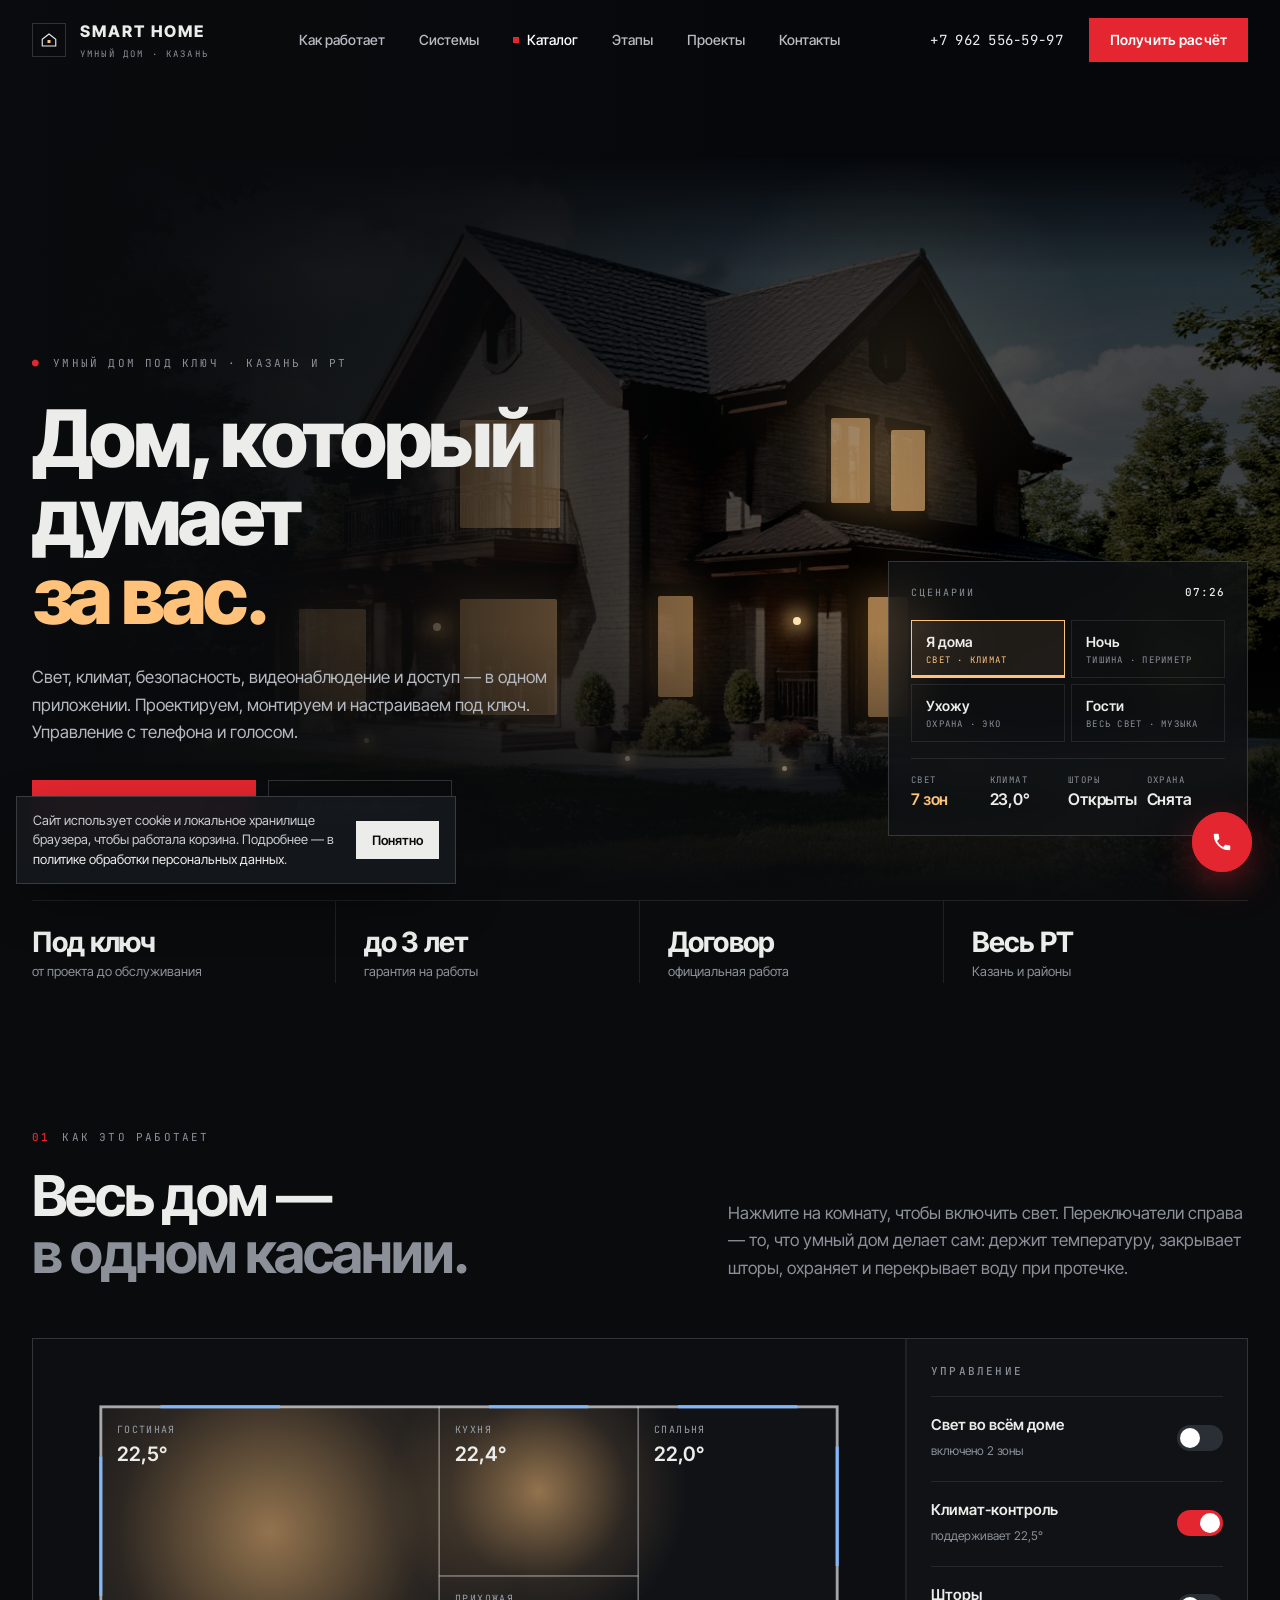
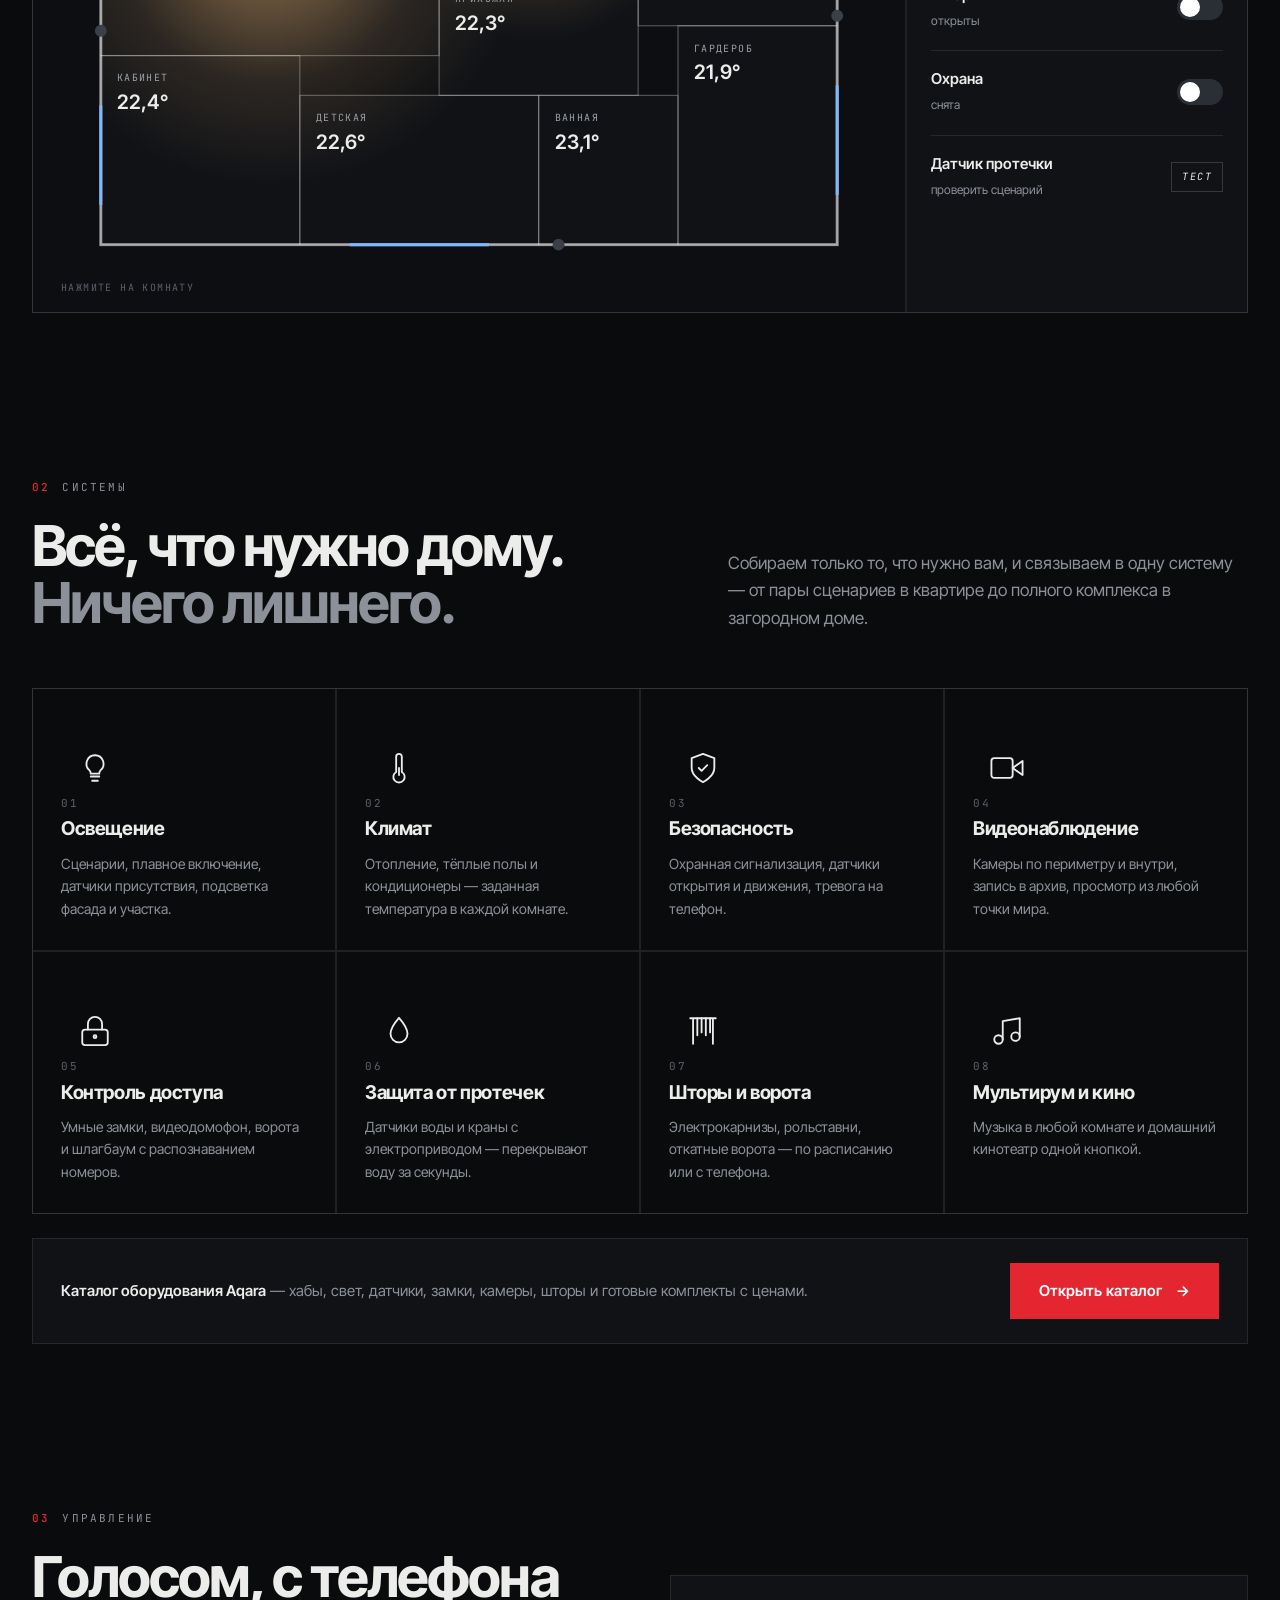
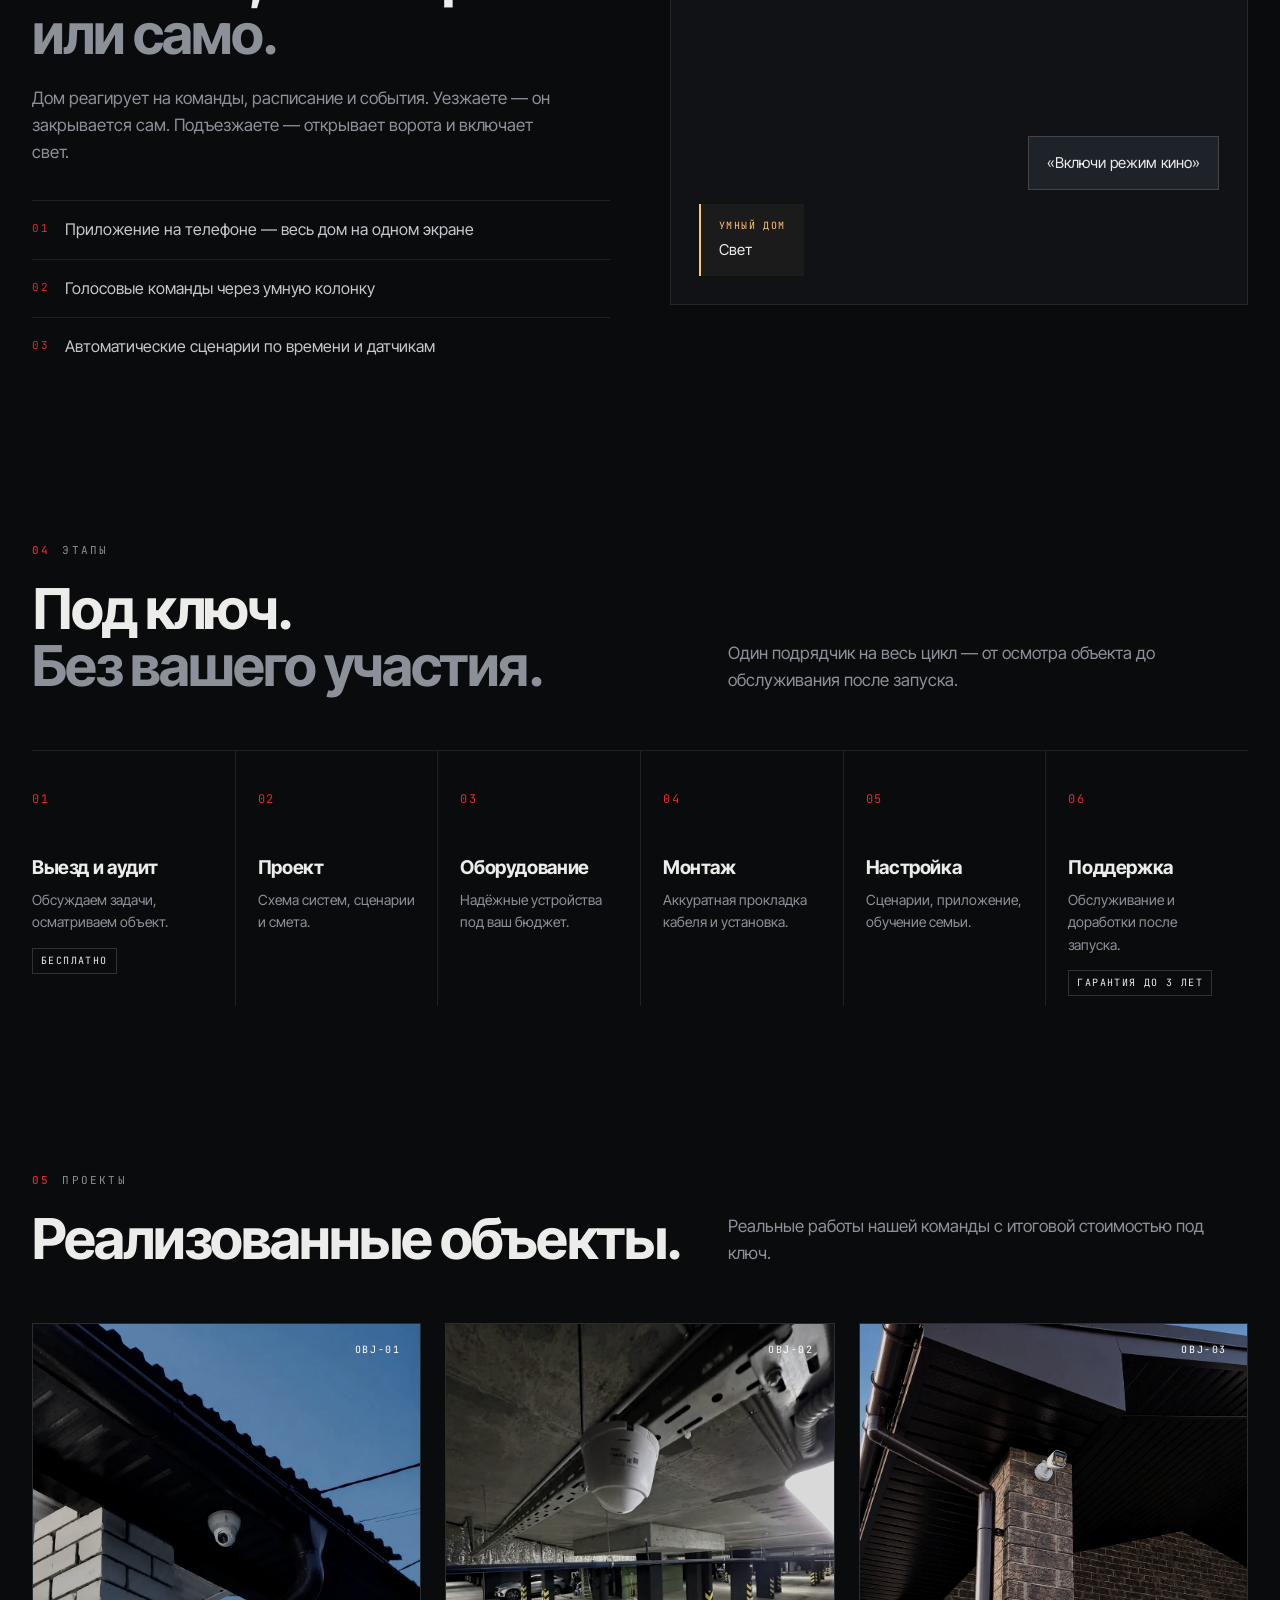
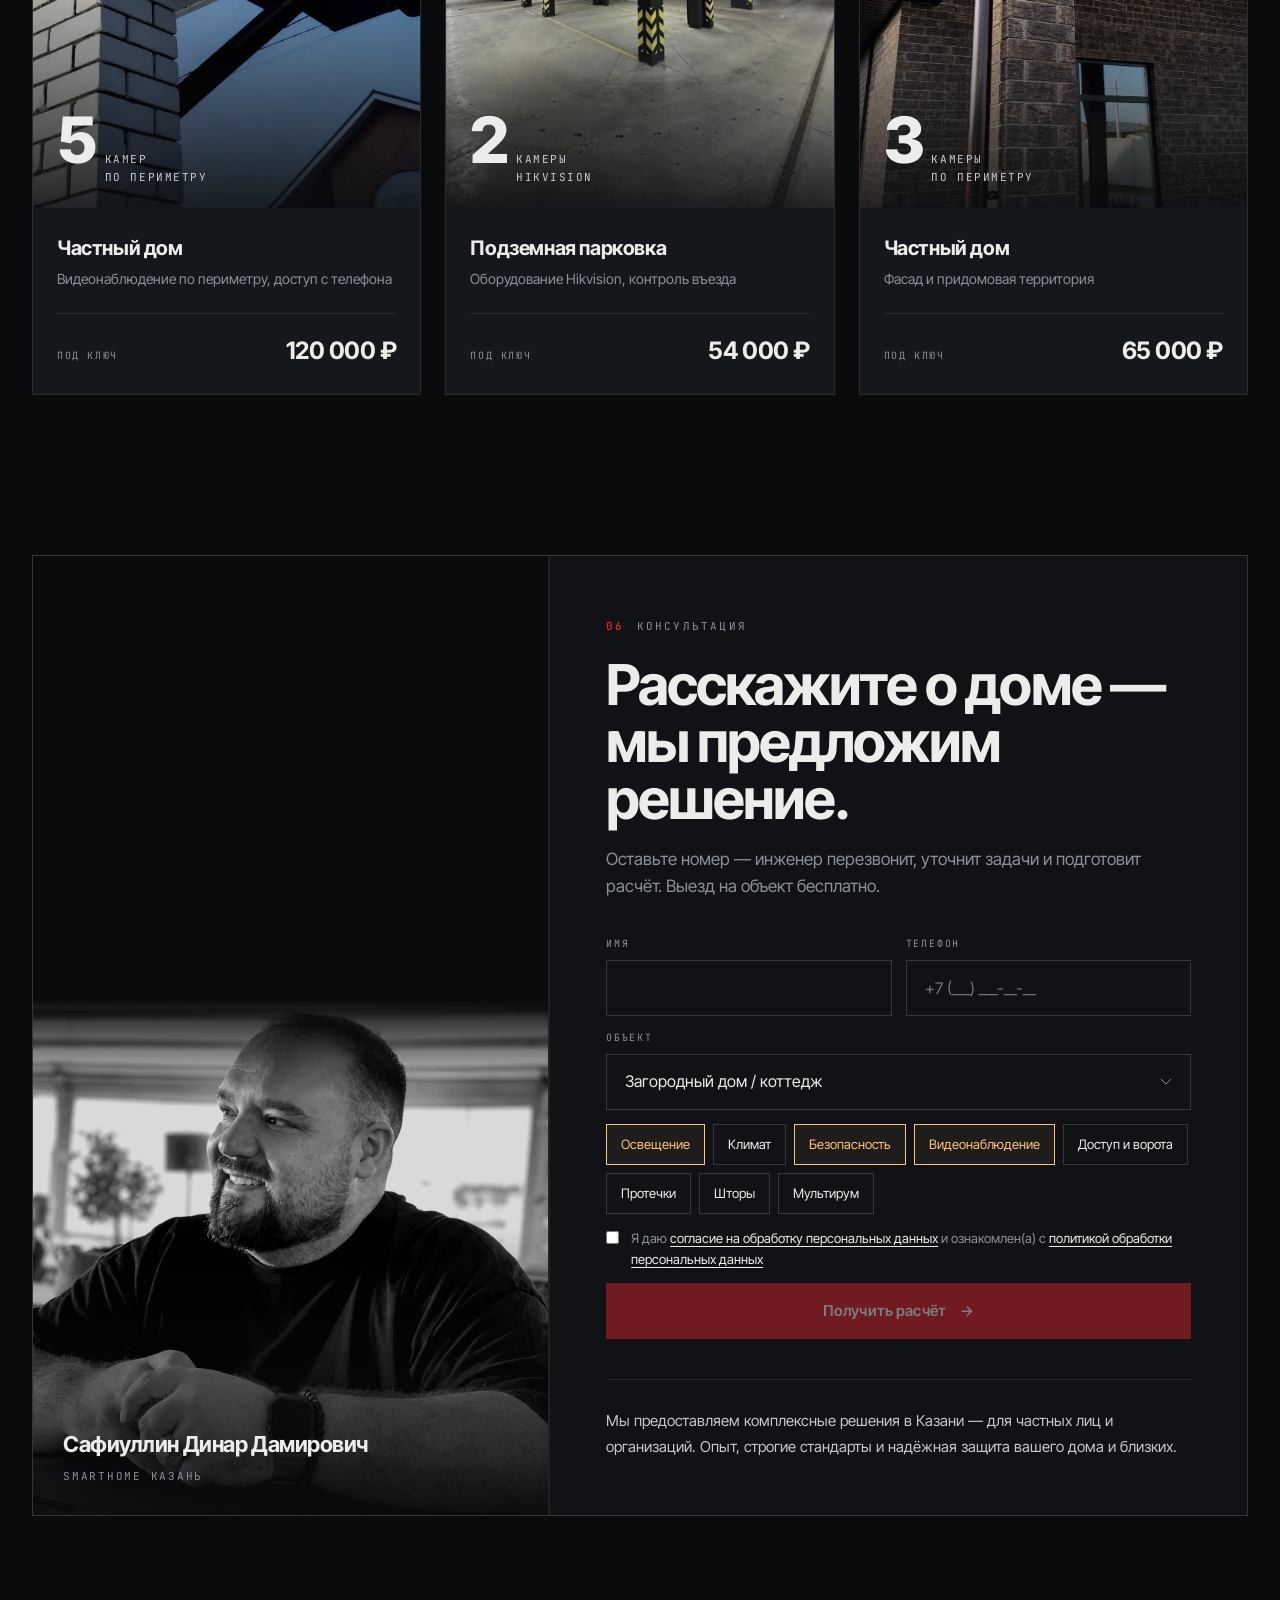
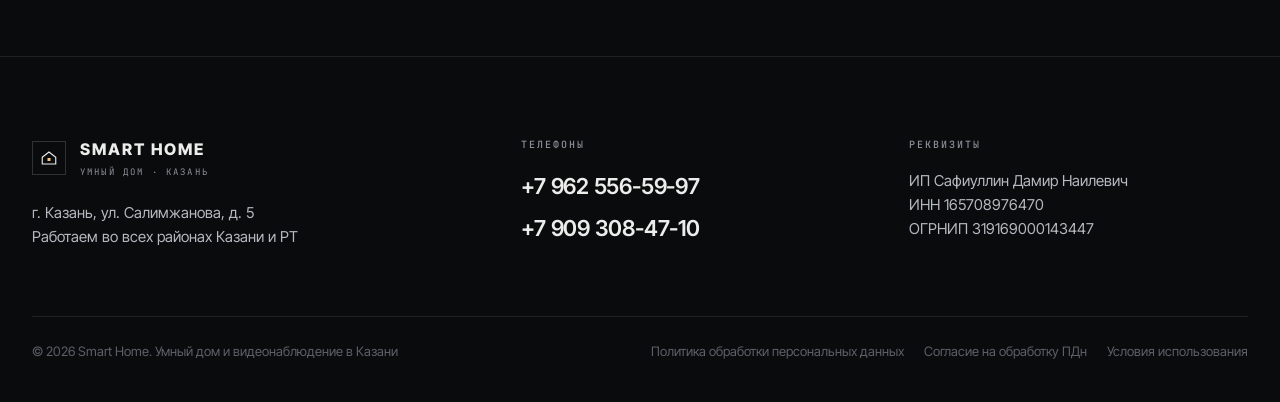
==== index.html @ 13a0efcd "Сайт-каталог Smart Home Казань: предварительная версия для согласования Co-Authored-By: Claude Opus " ====
<!doctype html>
<html lang="ru">
<head>
<meta charset="utf-8">
<meta name="viewport" content="width=device-width, initial-scale=1">
<title>Smart Home — умный дом под ключ в Казани</title>
<meta name="description" content="Умный дом под ключ в Казани: освещение, климат, безопасность, видеонаблюдение, контроль доступа и защита от протечек. Управление с телефона и голосом.">
<link rel="preconnect" href="https://fonts.googleapis.com">
<link rel="preconnect" href="https://fonts.gstatic.com" crossorigin>
<link href="https://fonts.googleapis.com/css2?family=Inter+Tight:wght@400;500;600;700;800&family=JetBrains+Mono:wght@400;500;700&display=swap" rel="stylesheet">
<style>
:root{
  --bg:#0A0B0D; --bg2:#101216; --panel:#14171C; --ink:#ECECEA; --mute:#8B9099; --dim:#5B6069;
  --line:rgba(255,255,255,.09); --line2:rgba(255,255,255,.16);
  --red:#E3262F; --warm:#FFC27A; --cool:#7FB8FF;
  --sans:'Inter Tight',system-ui,sans-serif; --mono:'JetBrains Mono',ui-monospace,monospace;
}
*{box-sizing:border-box;margin:0;padding:0}
html{scroll-behavior:smooth;overflow-x:hidden}
body{background:var(--bg);color:var(--ink);font:16px/1.6 var(--sans);overflow-x:hidden;-webkit-font-smoothing:antialiased}
a{color:inherit;text-decoration:none}
button,input,select{font:inherit;color:inherit}
button{cursor:pointer;background:none;border:0}
img{display:block;max-width:100%}
.wrap{max-width:1280px;margin:0 auto;padding:0 32px}
.label{font-family:var(--mono);font-size:11px;letter-spacing:.2em;text-transform:uppercase;color:var(--mute);display:inline-flex;align-items:center;gap:12px}
.label b{color:var(--red);font-weight:500}
h2{font-weight:700;font-size:clamp(32px,4.4vw,60px);line-height:1.02;letter-spacing:-.035em;margin:18px 0 0}
h2 em{font-style:normal;color:var(--mute)}
.lead{color:var(--mute);font-size:17px;max-width:520px}
.dot{width:8px;height:8px;border-radius:50%;background:var(--red);box-shadow:0 0 10px var(--red);display:inline-block}

.btn{display:inline-flex;align-items:center;justify-content:center;gap:14px;height:56px;padding:0 28px;font-weight:600;font-size:15px;letter-spacing:.01em;border:1px solid transparent;cursor:pointer;transition:background .25s,border-color .25s;white-space:nowrap}
.btn .arr{transition:transform .25s}
.btn:hover .arr{transform:translateX(5px)}
.btn-red{background:var(--red);color:#fff}
.btn-red:hover{background:#C81C24}
.btn-line{border-color:var(--line2);color:var(--ink)}
.btn-line:hover{border-color:var(--ink)}

/* header */
header{position:fixed;inset:0 0 auto;z-index:50;transition:background .3s,border-color .3s;border-bottom:1px solid transparent}
header.scrolled{background:rgba(10,11,13,.85);backdrop-filter:blur(14px);border-color:var(--line)}
.nav{display:flex;align-items:center;justify-content:space-between;height:80px;gap:24px}
.logo{display:flex;align-items:center;gap:14px;font-weight:800;font-size:16px;letter-spacing:.12em}
.logo small{display:block;font-family:var(--mono);font-weight:400;font-size:9px;letter-spacing:.24em;color:var(--mute);margin-top:2px}
.mark{width:34px;height:34px;border:1px solid var(--line2);display:grid;place-items:center}
.mark svg{width:18px;height:18px;stroke:var(--ink);fill:none;stroke-width:1.5}
.mark .win{fill:var(--warm);stroke:none;transition:opacity .4s}
.menu{display:flex;gap:34px;font-size:14px;font-weight:500;color:#B7BBC2;white-space:nowrap}
.menu a{transition:color .2s}.menu a:hover{color:#fff}
.menu .cat-link{color:#fff;display:inline-flex;align-items:center;gap:8px}
.menu .cat-link::before{content:"";width:6px;height:6px;background:var(--red)}
.cat-btn{display:none}
.sys-more{display:flex;justify-content:space-between;align-items:center;gap:20px;flex-wrap:wrap;margin-top:24px;padding:24px 28px;border:1px solid var(--line);background:var(--bg2)}
.sys-more p{color:var(--mute);font-size:15px}
.sys-more p b{color:var(--ink);font-weight:600}
.nav-right{display:flex;align-items:center;gap:26px}
.phone{font-family:var(--mono);font-size:14px;white-space:nowrap;letter-spacing:.02em}
.nav .btn{height:44px;padding:0 20px;font-size:14px}

/* HERO — the house at night */
.hero{position:relative;height:100vh;min-height:760px;overflow:hidden;background:#05070B}
.house{position:absolute;left:0;top:0}
.house.fade{-webkit-mask-image:linear-gradient(90deg,transparent 0,#000 22%),linear-gradient(180deg,transparent 0,#000 16%);-webkit-mask-composite:source-in;mask-image:linear-gradient(90deg,transparent 0,#000 22%),linear-gradient(180deg,transparent 0,#000 16%);mask-composite:intersect}
.house img{width:100%;height:100%;filter:brightness(.26) saturate(.55) contrast(1.15) hue-rotate(-10deg);transition:filter 1.2s}
.house.lit img{filter:brightness(.34) saturate(.6) contrast(1.15) hue-rotate(-10deg)}
.house::after{content:"";position:absolute;inset:0;background:linear-gradient(180deg,rgba(20,40,90,.35),rgba(5,7,11,0) 50%);mix-blend-mode:multiply;pointer-events:none}
.w{position:absolute;background:var(--warm);mix-blend-mode:screen;opacity:0;transition:opacity 1s ease,box-shadow 1s;border-radius:2px;filter:blur(.4px)}
.w.on{opacity:.62;box-shadow:0 0 40px 10px rgba(255,180,90,.35)}
.w.dim.on{opacity:.3;box-shadow:0 0 24px 4px rgba(255,180,90,.2)}
.w.round{border-radius:50% 50% 40% 40%}
.lamp{position:absolute;width:8px;height:8px;margin:-4px;border-radius:50%;background:#FFE2B0;opacity:0;transition:opacity .8s,box-shadow .8s}
.lamp.on{opacity:1;box-shadow:0 0 18px 8px rgba(255,200,120,.55),0 0 80px 30px rgba(255,170,80,.18)}
.path{position:absolute;width:5px;height:5px;margin:-2.5px;border-radius:50%;background:#FFE9C4;opacity:0;transition:opacity .6s,box-shadow .6s}
.path.on{opacity:1;box-shadow:0 0 12px 5px rgba(255,210,140,.5),0 8px 30px 6px rgba(255,190,110,.15)}
.armed{position:absolute;inset:0;pointer-events:none;opacity:0;transition:opacity .6s}
.armed.on{opacity:1}
.armed i{position:absolute;width:10px;height:10px;margin:-5px;border-radius:50%;background:var(--red);box-shadow:0 0 14px 4px rgba(227,38,47,.7);animation:pulse 1.4s infinite}
@keyframes pulse{50%{opacity:.25}}
.armed svg{position:absolute;inset:0;width:100%;height:100%}
.armed path{fill:none;stroke:var(--red);stroke-width:1.5;stroke-dasharray:6 8;opacity:.7;animation:march 1s linear infinite}
@keyframes march{to{stroke-dashoffset:-28}}
.torch{position:absolute;inset:0;z-index:2;pointer-events:none;background:radial-gradient(340px circle at var(--x,70%) var(--y,40%),rgba(255,210,150,.10),transparent 60%);mix-blend-mode:screen}
.hero::before{content:"";position:absolute;inset:0;z-index:3;pointer-events:none;background:
  linear-gradient(90deg,rgba(10,11,13,.95) 0%,rgba(10,11,13,.7) 34%,rgba(10,11,13,0) 62%),
  linear-gradient(0deg,rgba(10,11,13,1) 0%,rgba(10,11,13,0) 30%)}

.hero-content{position:relative;z-index:6;height:100%;display:flex;flex-direction:column;justify-content:flex-end;padding-bottom:64px}
h1{font-weight:800;font-size:clamp(40px,6.2vw,96px);line-height:.95;letter-spacing:-.045em;max-width:760px}
h1 .warm{color:var(--warm)}
h1 .line{display:block;overflow:hidden;padding-bottom:.04em}
h1 .line > span{display:block;transform:translateY(105%);animation:up 1s cubic-bezier(.2,.8,.2,1) forwards}
h1 .line:nth-child(2) > span{animation-delay:.12s}h1 .line:nth-child(3) > span{animation-delay:.24s}
@keyframes up{to{transform:none}}
.hero-sub{max-width:520px;color:#B4B8BF;font-size:17px;margin:28px 0 34px}
.hero-cta{display:flex;gap:12px;flex-wrap:wrap}

/* control panel */
.ctrl{position:absolute;right:32px;bottom:64px;z-index:7;width:360px;background:rgba(16,18,22,.72);backdrop-filter:blur(20px);border:1px solid var(--line2);padding:22px}
.ctrl .top{display:flex;justify-content:space-between;align-items:center;margin-bottom:18px}
.ctrl .top span{font-family:var(--mono);font-size:10px;letter-spacing:.2em;color:var(--mute)}
.ctrl .top b{font-family:var(--mono);font-size:11px;font-weight:500;letter-spacing:.1em}
.scenes{display:grid;grid-template-columns:1fr 1fr;gap:6px}
.scene-btn{height:58px;border:1px solid var(--line);text-align:left;padding:0 14px;display:flex;flex-direction:column;justify-content:center;transition:border-color .25s,background .25s;position:relative;overflow:hidden}
.scene-btn b{font-size:14px;font-weight:600}
.scene-btn small{font-family:var(--mono);font-size:9px;letter-spacing:.14em;color:var(--mute)}
.scene-btn:hover{border-color:var(--line2)}
.scene-btn.act{border-color:var(--warm);background:rgba(255,194,122,.08)}
.scene-btn.act small{color:var(--warm)}
.scene-btn .bar{position:absolute;left:0;bottom:0;height:2px;background:var(--warm);width:0}
.scene-btn.act .bar{animation:fill 7s linear forwards}
.ctrl.manual .scene-btn .bar{display:none}
@keyframes fill{to{width:100%}}
.readouts{display:grid;grid-template-columns:repeat(4,1fr);margin-top:16px;border-top:1px solid var(--line);padding-top:14px}
.ro span{display:block;font-family:var(--mono);font-size:9px;letter-spacing:.16em;color:var(--mute)}
.ro b{font-size:16px;font-weight:600;letter-spacing:-.01em;white-space:nowrap;transition:color .4s}
.ro b.red{color:var(--red)}.ro b.warm{color:var(--warm)}

.stats{display:grid;grid-template-columns:repeat(4,1fr);border-top:1px solid var(--line)}
.stat{padding:26px 24px 0 0;border-right:1px solid var(--line)}
.stat:not(:first-child){padding-left:28px}.stat:last-child{border:0}
.stat b{display:block;font-size:28px;font-weight:700;letter-spacing:-.03em;line-height:1.1}
.stat span{font-size:13px;color:var(--mute)}

.block{padding:140px 0;position:relative}
.head{display:flex;justify-content:space-between;align-items:flex-end;gap:40px;flex-wrap:wrap;margin-bottom:56px}

/* floor plan */
.planbox{display:grid;grid-template-columns:1fr 340px;gap:2px;background:var(--line);border:1px solid var(--line)}
.plan{background:#0C0E12;position:relative;padding:28px}
.plan svg{display:block;width:100%;height:auto}
.room{fill:rgba(255,255,255,.015);stroke:rgba(255,255,255,.28);stroke-width:1.2;cursor:pointer;transition:fill .5s}
.room:hover{fill:rgba(255,255,255,.04)}
.room.leak{fill:rgba(227,38,47,.18);stroke:var(--red);animation:pulse .8s infinite}
.glow{opacity:0;transition:opacity .7s;pointer-events:none}
.glow.on{opacity:1}
.rname{font-family:var(--mono);font-size:10px;letter-spacing:.14em;fill:#9AA0AA;pointer-events:none;text-transform:uppercase}
.rtemp{font-family:var(--sans);font-size:20px;font-weight:600;fill:var(--ink);pointer-events:none}
.wall-win{stroke:var(--cool);stroke-width:3;transition:stroke-dashoffset 1.2s}
.door-dot{fill:#3a3f48;transition:fill .4s}
.perim{fill:none;stroke:var(--red);stroke-width:1.5;stroke-dasharray:8 8;opacity:0;transition:opacity .5s;animation:march 1.2s linear infinite}
.perim.on{opacity:.9}
.armedtag{opacity:0;transition:opacity .4s}.armedtag.on{opacity:1}
.toggles{background:var(--bg2);padding:24px;display:flex;flex-direction:column;gap:2px}
.toggles h4{font-family:var(--mono);font-weight:500;font-size:11px;letter-spacing:.2em;color:var(--mute);margin-bottom:14px}
.tg{display:flex;align-items:center;justify-content:space-between;gap:12px;padding:16px 0;border-top:1px solid var(--line);text-align:left;width:100%}
.tg b{display:block;font-size:15px;font-weight:600}
.tg small{font-size:12px;color:var(--mute)}
.sw{width:46px;height:26px;border-radius:13px;background:#2A2E35;position:relative;flex:none;transition:background .3s}
.sw::after{content:"";position:absolute;left:3px;top:3px;width:20px;height:20px;border-radius:50%;background:#fff;transition:transform .3s cubic-bezier(.2,.8,.2,1)}
.tg.on .sw{background:var(--red)}
.tg.on .sw::after{transform:translateX(20px)}
.tg.test .sw{background:transparent;border:1px solid var(--line2);width:auto;height:auto;border-radius:0;padding:6px 10px;font-family:var(--mono);font-size:10px;letter-spacing:.14em}
.tg.test .sw::after{display:none}
.alert{margin-top:auto;border:1px solid var(--red);background:rgba(227,38,47,.08);padding:14px 16px;font-size:13px;display:none}
.alert b{color:var(--red);display:block;font-family:var(--mono);font-size:10px;letter-spacing:.16em;margin-bottom:4px}
.alert.show{display:block;animation:evIn .4s}
@keyframes evIn{from{opacity:0;transform:translateY(-10px)}}
.hint{font-family:var(--mono);font-size:10px;letter-spacing:.14em;color:var(--dim);position:absolute;left:28px;bottom:16px}

/* systems */
.systems{display:grid;grid-template-columns:repeat(4,1fr);gap:2px;background:var(--line);border:1px solid var(--line)}
.sys{background:var(--bg);padding:34px 28px 30px;position:relative;overflow:hidden;min-height:260px;transition:background .4s}
.sys::before{content:"";position:absolute;left:0;top:0;height:2px;width:0;background:var(--red);transition:width .5s cubic-bezier(.2,.8,.2,1)}
.sys:hover{background:var(--panel)}
.sys:hover::before{width:100%}
.sys .n{font-family:var(--mono);font-size:11px;color:var(--dim);letter-spacing:.14em}
.sys svg{width:34px;height:34px;stroke:var(--ink);fill:none;stroke-width:1.3;stroke-linecap:round;stroke-linejoin:round;margin:28px 0 22px;transition:stroke .3s,transform .5s cubic-bezier(.2,.8,.2,1)}
.sys:hover svg{stroke:var(--warm);transform:translateY(-4px)}
.sys h3{font-size:19px;font-weight:700;letter-spacing:-.02em;margin-bottom:8px}
.sys p{font-size:14px;color:var(--mute)}

/* voice */
.voice{display:grid;grid-template-columns:1fr 1fr;gap:60px;align-items:center}
.chat{border:1px solid var(--line);background:var(--bg2);padding:28px;min-height:330px;display:flex;flex-direction:column;gap:14px;justify-content:flex-end;overflow:hidden}
.msg{max-width:85%;padding:14px 18px;font-size:15px;animation:evIn .45s cubic-bezier(.2,.8,.2,1)}
.msg.me{align-self:flex-end;background:#1E2229;border:1px solid var(--line2)}
.msg.home{align-self:flex-start;border-left:2px solid var(--warm);background:rgba(255,194,122,.05)}
.msg.home small{display:block;font-family:var(--mono);font-size:10px;letter-spacing:.14em;color:var(--warm);margin-bottom:4px}
.wave{display:flex;gap:3px;align-items:center;height:20px;align-self:flex-end}
.wave i{width:3px;background:var(--ink);border-radius:2px;animation:wv .8s ease-in-out infinite}
.wave i:nth-child(2){animation-delay:.1s}.wave i:nth-child(3){animation-delay:.2s}.wave i:nth-child(4){animation-delay:.3s}.wave i:nth-child(5){animation-delay:.4s}
@keyframes wv{0%,100%{height:4px}50%{height:18px}}
.vlist{list-style:none;margin-top:34px;display:grid;gap:0}
.vlist li{padding:16px 0;border-top:1px solid var(--line);display:flex;gap:16px;color:#C4C7CC}
.vlist li span{font-family:var(--mono);font-size:11px;color:var(--red);letter-spacing:.14em;padding-top:3px}

/* steps */
.steps{display:grid;grid-template-columns:repeat(6,1fr);border-top:1px solid var(--line);position:relative}
.steps .prog{position:absolute;left:0;top:-1px;height:1px;width:0;background:var(--red);box-shadow:0 0 12px var(--red)}
.step{padding:34px 22px 10px 0}
.step:not(:nth-child(2)){padding-left:22px;border-left:1px solid var(--line)}
.step .n{font-family:var(--mono);font-size:12px;color:var(--red);letter-spacing:.14em}
.step h3{font-size:19px;font-weight:700;letter-spacing:-.02em;margin:46px 0 10px;line-height:1.15}
.step p{font-size:14px;color:var(--mute)}
.step .free{display:inline-block;margin-top:14px;font-family:var(--mono);font-size:10px;letter-spacing:.14em;border:1px solid var(--line2);padding:4px 8px}

/* cases */
.cases{display:grid;grid-template-columns:repeat(3,1fr);gap:24px}
.case{background:var(--panel);border:1px solid var(--line);transition:border-color .3s}
.case:hover{border-color:var(--line2)}
.case .ph{position:relative;aspect-ratio:4/5;overflow:hidden}
.case .ph img{width:100%;height:100%;object-fit:cover;filter:grayscale(.35) contrast(1.05) brightness(.85);transition:transform 1.2s cubic-bezier(.2,.8,.2,1),filter .6s}
.case:hover .ph img{transform:scale(1.06);filter:none}
.case .ph::after{content:"";position:absolute;inset:0;background:linear-gradient(0deg,rgba(10,11,13,.85),transparent 45%)}
.case .cams{position:absolute;left:24px;bottom:22px;z-index:2;display:flex;align-items:baseline;gap:10px}
.case .cams b{font-size:64px;font-weight:800;letter-spacing:-.05em;line-height:.8}
.case .cams span{font-family:var(--mono);font-size:11px;letter-spacing:.14em;color:#C9CCD2;text-transform:uppercase}
.case .id{position:absolute;right:20px;top:18px;z-index:2;font-family:var(--mono);font-size:10px;letter-spacing:.16em;color:#fff}
.case .bd{padding:24px}
.case h3{font-size:20px;font-weight:700;letter-spacing:-.02em}
.case p{color:var(--mute);font-size:14px;margin:4px 0 22px}
.case .price{display:flex;justify-content:space-between;align-items:baseline;border-top:1px solid var(--line);padding-top:18px}
.case .price small{font-family:var(--mono);font-size:10px;letter-spacing:.16em;color:var(--mute)}
.case .price b{font-size:24px;letter-spacing:-.02em}

/* about + form */
.about{display:grid;grid-template-columns:.85fr 1.15fr;gap:2px;background:var(--line);border:1px solid var(--line)}
.owner{position:relative;min-height:560px;overflow:hidden;background:radial-gradient(80% 50% at 50% 100%,#1a1d22,#0A0B0D)}
.owner img{position:absolute;left:0;right:0;bottom:0;width:100%;height:auto;max-height:100%;object-fit:cover;object-position:center top;filter:grayscale(1) contrast(1.1) brightness(.85);-webkit-mask-image:linear-gradient(180deg,transparent 0,#000 18%);mask-image:linear-gradient(180deg,transparent 0,#000 18%)}
.owner::after{content:"";position:absolute;inset:0;background:linear-gradient(0deg,rgba(10,11,13,.95),transparent 30%)}
.owner .cap{position:absolute;left:30px;right:30px;bottom:28px;z-index:2}
.owner .cap b{font-size:22px;letter-spacing:-.02em;display:block}
.owner .cap span{font-family:var(--mono);font-size:11px;letter-spacing:.16em;color:var(--mute);text-transform:uppercase}
.formbox{background:var(--bg2);padding:56px}
.formbox .lead{margin:18px 0 36px;max-width:560px}
form{display:grid;grid-template-columns:1fr 1fr;gap:14px}
.field{display:flex;flex-direction:column;gap:8px}
.field.full{grid-column:1/-1}
.field label{font-family:var(--mono);font-size:10px;letter-spacing:.18em;color:var(--mute);text-transform:uppercase}
.field input,.field select{height:56px;padding:0 18px;border:1px solid var(--line2);background:transparent;outline:none;border-radius:0;transition:border-color .2s;-webkit-appearance:none;appearance:none}
.field select{background:url("data:image/svg+xml,%3Csvg xmlns='http://www.w3.org/2000/svg' width='12' height='8'%3E%3Cpath d='M1 1l5 5 5-5' stroke='%238B9099' fill='none'/%3E%3C/svg%3E") right 18px center no-repeat}
.field select option{background:var(--bg2)}
.field input:focus,.field select:focus{border-color:var(--ink)}
.chips{grid-column:1/-1;display:flex;flex-wrap:wrap;gap:8px}
.chips label{cursor:pointer}
.chips input{display:none}
.chips span{display:inline-block;padding:9px 14px;border:1px solid var(--line2);font-size:13px;transition:.2s}
.chips input:checked + span{border-color:var(--warm);color:var(--warm);background:rgba(255,194,122,.06)}
.check{grid-column:1/-1;display:flex;gap:12px;align-items:flex-start;font-size:13px;color:var(--mute)}
.check input{margin-top:3px;accent-color:var(--red)}
.check a{color:var(--ink);text-decoration:underline;text-underline-offset:3px}
form .btn{grid-column:1/-1}
.ok-msg{grid-column:1/-1;display:none;padding:16px;border:1px solid rgba(123,216,143,.4);color:#7BD88F;font-weight:500}
form.sent .ok-msg{display:block}
form .btn:disabled{opacity:.45;cursor:not-allowed}
.hp{position:absolute;left:-9999px;width:1px;height:1px;opacity:0}
.form-err{grid-column:1/-1;color:var(--red);font-size:14px}
.form-err:empty{display:none}
.copy .legal{display:flex;flex-wrap:wrap;gap:6px 20px}
.quote{color:#C4C7CC;font-size:15px;line-height:1.7;margin-top:40px;padding-top:28px;border-top:1px solid var(--line);max-width:620px}

footer{padding:80px 0 40px;margin-top:140px;border-top:1px solid var(--line)}
.foot{display:grid;grid-template-columns:1.3fr 1fr 1fr;gap:48px}
.foot h4{font-family:var(--mono);font-weight:500;font-size:10px;letter-spacing:.2em;color:var(--mute);margin-bottom:16px;text-transform:uppercase}
.foot p{color:#B4B8BF;font-size:15px}
.foot .big{font-size:22px;font-weight:600;letter-spacing:-.01em;display:block;margin-bottom:6px;transition:color .2s}
.foot .big:hover{color:var(--red)}
.copy{display:flex;justify-content:space-between;flex-wrap:wrap;gap:12px;margin-top:64px;padding-top:24px;border-top:1px solid var(--line);font-size:13px;color:var(--dim)}
.copy a:hover{color:var(--ink)}

.call{position:fixed;right:28px;bottom:28px;z-index:60;width:60px;height:60px;border-radius:50%;background:var(--red);display:grid;place-items:center;box-shadow:0 12px 40px -8px rgba(227,38,47,.7)}
.call::before{content:"";position:absolute;inset:0;border-radius:50%;border:1px solid var(--red);animation:ring 2.2s infinite}
@keyframes ring{from{transform:scale(1);opacity:.9}to{transform:scale(1.7);opacity:0}}
.call svg{width:22px;height:22px;fill:#fff}

.rv{opacity:0;transform:translateY(36px);transition:opacity .9s ease,transform .9s cubic-bezier(.2,.8,.2,1)}
.rv.in{opacity:1;transform:none}

@media (max-width:1180px){
  .menu{display:none}
  .cat-btn{display:inline-flex}
  .systems{grid-template-columns:repeat(2,1fr)}
  .steps{grid-template-columns:repeat(3,1fr)}
  .step:nth-child(5){border-left:0;padding-left:0}
  .step{border-bottom:1px solid var(--line);padding-bottom:30px}
  .planbox{grid-template-columns:1fr}
}
@media (max-width:900px){
  .hero{height:auto;min-height:0}
  .hero::before{background:linear-gradient(180deg,rgba(10,11,13,.6) 0,rgba(10,11,13,0) 18%,rgba(10,11,13,0) 40%,rgba(10,11,13,.95) 62%,var(--bg) 100%)}
  .hero .hero-content{height:auto;padding-top:calc(60px + 64vw);padding-bottom:28px}
  .ctrl{position:relative;right:auto;bottom:auto;width:auto;margin:0 32px 40px}
  .cases{grid-template-columns:1fr 1fr}
  .voice,.about{grid-template-columns:1fr}
  .owner{min-height:440px}
  .formbox{padding:36px}
  .stats{grid-template-columns:1fr 1fr}
  .stat:nth-child(2){border:0}.stat:nth-child(3){padding-left:0}
  .foot{grid-template-columns:1fr 1fr}
}
@media (max-width:640px){
  .wrap{padding:0 16px}
  .nav .btn,.phone{display:none}
  .ctrl{margin:0 16px 32px;padding:16px}
  .hero-cta,.hero-cta .btn{width:100%}
  .stat b{font-size:22px}
  .systems,.cases,.foot,form{grid-template-columns:1fr}
  .sys{min-height:0}
  .steps{grid-template-columns:1fr}
  .step,.step:not(:nth-child(2)){padding-left:0;border-left:0}
  .step h3{margin-top:14px}
  .block{padding:96px 0}
  .plan{padding:12px}
  .hint{display:none}
  .formbox{padding:24px}
  .ro b{font-size:14px}
}
@media (prefers-reduced-motion:reduce){
  *,*::before,*::after{animation-duration:.001s!important;animation-iteration-count:1!important;transition:none!important}
}
</style>
</head>
<body>

<header id="hdr">
  <div class="wrap nav">
    <a href="#top" class="logo"><span class="mark"><svg viewBox="0 0 24 24"><path d="M3 11 12 4l9 7v9H3z"/><rect class="win" id="logoWin" x="10" y="12" width="4" height="4"/></svg></span><span>SMART HOME<small>УМНЫЙ ДОМ · КАЗАНЬ</small></span></a>
    <nav class="menu">
      <a href="#plan">Как работает</a>
      <a href="#systems">Системы</a>
      <a href="catalog.html" class="cat-link">Каталог</a>
      <a href="#steps">Этапы</a>
      <a href="#cases">Проекты</a>
      <a href="#contacts">Контакты</a>
    </nav>
    <div class="nav-right">
      <a class="phone" href="tel:+79625565997">+7 962 556-59-97</a>
      <a class="btn btn-line cat-btn" href="catalog.html">Каталог</a>
      <a class="btn btn-red" href="#form">Получить расчёт</a>
    </div>
  </div>
</header>

<!-- HERO -->
<section class="hero" id="top">
  <div class="house" id="house">
    <img src="img/8556daa437b811f09f86.jpg" alt="Загородный дом с системой умный дом">
    <!-- windows: left/top/width/height in % of the photo -->
    <div class="w round up" style="left:33.3%;top:20%;width:2.4%;height:8.6%"></div>
    <div class="w round up" style="left:62.7%;top:22%;width:2.5%;height:8%"></div>
    <div class="w up bed" style="left:31.2%;top:35.6%;width:7.6%;height:14.5%"></div>
    <div class="w up kid" style="left:59.6%;top:35.4%;width:3%;height:11.4%"></div>
    <div class="w up kid" style="left:64.2%;top:37%;width:2.6%;height:10.8%"></div>
    <div class="w up bath" style="left:70.8%;top:43.8%;width:1.2%;height:6%"></div>
    <div class="w down liv" style="left:31.2%;top:59.6%;width:7.4%;height:15.6%"></div>
    <div class="w down kit" style="left:46.3%;top:59.2%;width:2.7%;height:13.6%"></div>
    <div class="w down hall" style="left:62.4%;top:59.4%;width:3.1%;height:16%"></div>
    <div class="w down liv" style="left:18.8%;top:61%;width:5.2%;height:13.4%"></div>
    <i class="lamp" style="left:29.4%;top:63.4%"></i>
    <i class="lamp" style="left:57%;top:62.6%"></i>
    <i class="lamp" style="left:66.8%;top:63.4%"></i>
    <i class="path" style="left:12%;top:78.4%"></i><i class="path" style="left:24%;top:78.6%"></i><i class="path" style="left:44%;top:81%"></i>
    <i class="path" style="left:56%;top:82.4%"></i><i class="path" style="left:70%;top:81.6%"></i><i class="path" style="left:84%;top:79.4%"></i>
    <div class="armed" id="armed">
      <svg viewBox="0 0 100 100" preserveAspectRatio="none"><path d="M12 80 L46 90 L92 83 L88 76 L62 73.5 L34 74.5 L16 76.5 Z" vector-effect="non-scaling-stroke"/></svg>
      <i style="left:34.9%;top:67%"></i><i style="left:63.9%;top:67%"></i><i style="left:47.6%;top:66%"></i>
    </div>
  </div>
  <div class="torch" id="torch"></div>

  <div class="wrap hero-content">
    <span class="label" style="margin-bottom:28px"><b>●</b> Умный дом под ключ · Казань и РТ</span>
    <h1><span class="line"><span>Дом, который</span></span><span class="line"><span>думает</span></span><span class="line"><span class="warm">за вас.</span></span></h1>
    <p class="hero-sub">Свет, климат, безопасность, видеонаблюдение и доступ — в одном приложении. Проектируем, монтируем и настраиваем под ключ. Управление с телефона и голосом.</p>
    <div class="hero-cta">
      <a class="btn btn-red" href="#form">Рассчитать проект <span class="arr">→</span></a>
      <a class="btn btn-line" href="#plan">Как это работает</a>
    </div>
  </div>

  <div class="ctrl" id="ctrl">
    <div class="top"><span>СЦЕНАРИИ</span><b id="ctrlTime">--:--</b></div>
    <div class="scenes" id="scenes">
      <button class="scene-btn" data-s="home"><b>Я дома</b><small>СВЕТ · КЛИМАТ</small><i class="bar"></i></button>
      <button class="scene-btn" data-s="night"><b>Ночь</b><small>ТИШИНА · ПЕРИМЕТР</small><i class="bar"></i></button>
      <button class="scene-btn" data-s="away"><b>Ухожу</b><small>ОХРАНА · ЭКО</small><i class="bar"></i></button>
      <button class="scene-btn" data-s="guests"><b>Гости</b><small>ВЕСЬ СВЕТ · МУЗЫКА</small><i class="bar"></i></button>
    </div>
    <div class="readouts">
      <div class="ro"><span>СВЕТ</span><b id="roLight">—</b></div>
      <div class="ro"><span>КЛИМАТ</span><b id="roTemp">—</b></div>
      <div class="ro"><span>ШТОРЫ</span><b id="roCurt">—</b></div>
      <div class="ro"><span>ОХРАНА</span><b id="roSec">—</b></div>
    </div>
  </div>
</section>
<div class="wrap">
  <div class="stats">
    <div class="stat"><b>Под ключ</b><span>от проекта до обслуживания</span></div>
    <div class="stat"><b>до 3 лет</b><span>гарантия на работы</span></div>
    <div class="stat"><b>Договор</b><span>официальная работа</span></div>
    <div class="stat"><b>Весь РТ</b><span>Казань и районы</span></div>
  </div>
</div>

<!-- PLAN -->
<section class="block" id="plan">
  <div class="wrap">
    <div class="head rv">
      <div><span class="label"><b>01</b> Как это работает</span>
      <h2>Весь дом —<br><em>в одном касании.</em></h2></div>
      <p class="lead">Нажмите на комнату, чтобы включить свет. Переключатели справа — то, что умный дом делает сам: держит температуру, закрывает шторы, охраняет и перекрывает воду при протечке.</p>
    </div>
    <div class="planbox rv">
      <div class="plan">
        <svg viewBox="0 0 820 520" id="planSvg">
          <defs>
            <radialGradient id="lg"><stop offset="0" stop-color="#FFC27A" stop-opacity=".55"/><stop offset=".6" stop-color="#FFC27A" stop-opacity=".12"/><stop offset="1" stop-color="#FFC27A" stop-opacity="0"/></radialGradient>
            <clipPath id="houseClip"><rect x="40" y="40" width="740" height="440"/></clipPath>
          </defs>
          <rect class="perim" id="perim" x="22" y="22" width="776" height="476"/>
          <g clip-path="url(#houseClip)" id="glows"></g>
          <g id="rooms"></g>
          <rect x="40" y="40" width="740" height="440" fill="none" stroke="rgba(255,255,255,.55)" stroke-width="3"/>
          <g id="wins"></g>
          <g id="doors"></g>
          <g class="armedtag" id="armedTag"><rect x="590" y="6" width="190" height="22" fill="#E3262F"/><text x="600" y="21" font-family="JetBrains Mono" font-size="11" fill="#fff" letter-spacing="1.5">● ПЕРИМЕТР ПОД ОХРАНОЙ</text></g>
        </svg>
        <span class="hint">НАЖМИТЕ НА КОМНАТУ</span>
      </div>
      <div class="toggles">
        <h4>УПРАВЛЕНИЕ</h4>
        <button class="tg" data-t="light"><span><b>Свет во всём доме</b><small id="tLight">включено 2 зоны</small></span><i class="sw"></i></button>
        <button class="tg on" data-t="climate"><span><b>Климат-контроль</b><small id="tClimate">поддерживает 22,5°</small></span><i class="sw"></i></button>
        <button class="tg" data-t="curtains"><span><b>Шторы</b><small id="tCurt">открыты</small></span><i class="sw"></i></button>
        <button class="tg" data-t="security"><span><b>Охрана</b><small id="tSec">снята</small></span><i class="sw"></i></button>
        <button class="tg test" data-t="leak"><span><b>Датчик протечки</b><small>проверить сценарий</small></span><i class="sw">ТЕСТ</i></button>
        <div class="alert" id="leakAlert"><b>ПРОТЕЧКА · ВАННАЯ</b>Краны перекрыты автоматически. Уведомление отправлено владельцу.</div>
      </div>
    </div>
  </div>
</section>

<!-- SYSTEMS -->
<section class="block" id="systems" style="padding-top:20px">
  <div class="wrap">
    <div class="head rv">
      <div><span class="label"><b>02</b> Системы</span>
      <h2>Всё, что нужно дому.<br><em>Ничего лишнего.</em></h2></div>
      <p class="lead">Собираем только то, что нужно вам, и связываем в одну систему — от пары сценариев в квартире до полного комплекса в загородном доме.</p>
    </div>
    <div class="systems rv">
      <div class="sys"><span class="n">01</span><svg viewBox="0 0 24 24"><path d="M9 18h6M10 21h4M12 3a6 6 0 0 0-4 10.5c.7.7 1 1.5 1 2.5h6c0-1 .3-1.8 1-2.5A6 6 0 0 0 12 3z"/></svg><h3>Освещение</h3><p>Сценарии, плавное включение, датчики присутствия, подсветка фасада и участка.</p></div>
      <div class="sys"><span class="n">02</span><svg viewBox="0 0 24 24"><path d="M14 14.8V4a2 2 0 0 0-4 0v10.8a4 4 0 1 0 4 0z"/><path d="M12 17v-5"/></svg><h3>Климат</h3><p>Отопление, тёплые полы и кондиционеры — заданная температура в каждой комнате.</p></div>
      <div class="sys"><span class="n">03</span><svg viewBox="0 0 24 24"><path d="M12 22s8-4 8-10V5l-8-3-8 3v7c0 6 8 10 8 10z"/><path d="m9 12 2 2 4-4"/></svg><h3>Безопасность</h3><p>Охранная сигнализация, датчики открытия и движения, тревога на телефон.</p></div>
      <div class="sys"><span class="n">04</span><svg viewBox="0 0 24 24"><path d="M23 7l-7 5 7 5V7z"/><rect x="1" y="5" width="15" height="14" rx="2"/></svg><h3>Видеонаблюдение</h3><p>Камеры по периметру и внутри, запись в архив, просмотр из любой точки мира.</p></div>
      <div class="sys"><span class="n">05</span><svg viewBox="0 0 24 24"><rect x="3" y="11" width="18" height="11" rx="2"/><path d="M7 11V7a5 5 0 0 1 10 0v4"/><circle cx="12" cy="16" r="1"/></svg><h3>Контроль доступа</h3><p>Умные замки, видеодомофон, ворота и шлагбаум с распознаванием номеров.</p></div>
      <div class="sys"><span class="n">06</span><svg viewBox="0 0 24 24"><path d="M12 2.7S6 9.5 6 14a6 6 0 0 0 12 0c0-4.5-6-11.3-6-11.3z"/></svg><h3>Защита от протечек</h3><p>Датчики воды и краны с электроприводом — перекрывают воду за секунды.</p></div>
      <div class="sys"><span class="n">07</span><svg viewBox="0 0 24 24"><path d="M3 3h18M5 3v18M19 3v18"/><path d="M8 3v12M11 3v10M14 3v12M17 3v10"/></svg><h3>Шторы и ворота</h3><p>Электрокарнизы, рольставни, откатные ворота — по расписанию или с телефона.</p></div>
      <div class="sys"><span class="n">08</span><svg viewBox="0 0 24 24"><path d="M9 18V5l12-2v13"/><circle cx="6" cy="18" r="3"/><circle cx="18" cy="16" r="3"/></svg><h3>Мультирум и кино</h3><p>Музыка в любой комнате и домашний кинотеатр одной кнопкой.</p></div>
    </div>
    <div class="sys-more rv"><p><b>Каталог оборудования Aqara</b> — хабы, свет, датчики, замки, камеры, шторы и готовые комплекты с ценами.</p><a class="btn btn-red" href="catalog.html">Открыть каталог <span class="arr">→</span></a></div>
  </div>
</section>

<!-- VOICE -->
<section class="block" id="voice" style="padding-top:20px">
  <div class="wrap voice">
    <div class="rv">
      <span class="label"><b>03</b> Управление</span>
      <h2>Голосом, с телефона<br><em>или само.</em></h2>
      <p class="lead" style="margin-top:22px">Дом реагирует на команды, расписание и события. Уезжаете — он закрывается сам. Подъезжаете — открывает ворота и включает свет.</p>
      <ul class="vlist">
        <li><span>01</span>Приложение на телефоне — весь дом на одном экране</li>
        <li><span>02</span>Голосовые команды через умную колонку</li>
        <li><span>03</span>Автоматические сценарии по времени и датчикам</li>
      </ul>
    </div>
    <div class="chat rv" id="chat"></div>
  </div>
</section>

<!-- STEPS -->
<section class="block" id="steps" style="padding-top:20px">
  <div class="wrap">
    <div class="head rv">
      <div><span class="label"><b>04</b> Этапы</span>
      <h2>Под ключ.<br><em>Без вашего участия.</em></h2></div>
      <p class="lead">Один подрядчик на весь цикл — от осмотра объекта до обслуживания после запуска.</p>
    </div>
    <div class="steps rv" id="stepsGrid">
      <i class="prog" id="prog"></i>
      <div class="step"><span class="n">01</span><h3>Выезд и аудит</h3><p>Обсуждаем задачи, осматриваем объект.</p><span class="free">БЕСПЛАТНО</span></div>
      <div class="step"><span class="n">02</span><h3>Проект</h3><p>Схема систем, сценарии и смета.</p></div>
      <div class="step"><span class="n">03</span><h3>Оборудование</h3><p>Надёжные устройства под ваш бюджет.</p></div>
      <div class="step"><span class="n">04</span><h3>Монтаж</h3><p>Аккуратная прокладка кабеля и установка.</p></div>
      <div class="step"><span class="n">05</span><h3>Настройка</h3><p>Сценарии, приложение, обучение семьи.</p></div>
      <div class="step"><span class="n">06</span><h3>Поддержка</h3><p>Обслуживание и доработки после запуска.</p><span class="free">ГАРАНТИЯ ДО 3 ЛЕТ</span></div>
    </div>
  </div>
</section>

<!-- CASES -->
<section class="block" id="cases" style="padding-top:20px">
  <div class="wrap">
    <div class="head rv">
      <div><span class="label"><b>05</b> Проекты</span>
      <h2>Реализованные объекты.</h2></div>
      <p class="lead">Реальные работы нашей команды с итоговой стоимостью под ключ.</p>
    </div>
    <div class="cases">
      <article class="case rv"><div class="ph"><img src="img/IMG_20260616_144128.jpg" alt="Камера на частном доме"><span class="id">OBJ-01</span><div class="cams"><b>5</b><span>камер<br>по периметру</span></div></div>
        <div class="bd"><h3>Частный дом</h3><p>Видеонаблюдение по периметру, доступ с телефона</p><div class="price"><small>ПОД КЛЮЧ</small><b>120 000 ₽</b></div></div></article>
      <article class="case rv" style="transition-delay:.1s"><div class="ph"><img src="img/IMG_20260611_155514.jpg" alt="Камера в подземной парковке"><span class="id">OBJ-02</span><div class="cams"><b>2</b><span>камеры<br>Hikvision</span></div></div>
        <div class="bd"><h3>Подземная парковка</h3><p>Оборудование Hikvision, контроль въезда</p><div class="price"><small>ПОД КЛЮЧ</small><b>54 000 ₽</b></div></div></article>
      <article class="case rv" style="transition-delay:.2s"><div class="ph"><img src="img/IMG_20260616_143852.jpg" alt="Камера на фасаде дома"><span class="id">OBJ-03</span><div class="cams"><b>3</b><span>камеры<br>по периметру</span></div></div>
        <div class="bd"><h3>Частный дом</h3><p>Фасад и придомовая территория</p><div class="price"><small>ПОД КЛЮЧ</small><b>65 000 ₽</b></div></div></article>
    </div>
  </div>
</section>

<!-- ABOUT + FORM -->
<section class="block" id="form" style="padding-top:20px;padding-bottom:0">
  <div class="wrap">
    <div class="about rv">
      <div class="owner"><img src="img/IMG_20260611_154506.jpg" alt="Динар Сафиуллин"><div class="cap"><b>Сафиуллин Динар Дамирович</b><span>SmartHome Казань</span></div></div>
      <div class="formbox">
        <span class="label"><b>06</b> Консультация</span>
        <h2>Расскажите о доме —<br>мы предложим решение.</h2>
        <p class="lead">Оставьте номер — инженер перезвонит, уточнит задачи и подготовит расчёт. Выезд на объект бесплатно.</p>
        <form id="leadForm" novalidate>
          <div class="field"><label for="nm">Имя</label><input id="nm" name="name" autocomplete="name"></div>
          <div class="field"><label for="phoneIn">Телефон</label><input name="phone" id="phoneIn" placeholder="+7 (___) ___-__-__" inputmode="tel" autocomplete="tel"></div>
          <div class="field full"><label for="ob">Объект</label><select id="ob" name="obj"><option>Загородный дом / коттедж</option><option>Квартира</option><option>Дача</option><option>Офис / коммерция</option></select></div>
          <div class="chips">
            <label><input type="checkbox" checked><span>Освещение</span></label>
            <label><input type="checkbox"><span>Климат</span></label>
            <label><input type="checkbox" checked><span>Безопасность</span></label>
            <label><input type="checkbox" checked><span>Видеонаблюдение</span></label>
            <label><input type="checkbox"><span>Доступ и ворота</span></label>
            <label><input type="checkbox"><span>Протечки</span></label>
            <label><input type="checkbox"><span>Шторы</span></label>
            <label><input type="checkbox"><span>Мультирум</span></label>
          </div>
          <input class="hp" id="hp" name="website" tabindex="-1" autocomplete="off" aria-hidden="true">
          <label class="check"><input type="checkbox" id="consent"> <span>Я даю <a href="consent.html" target="_blank">согласие на обработку персональных данных</a> и ознакомлен(а) с <a href="privacy.html" target="_blank">политикой обработки персональных данных</a></span></label>
          <span class="form-err" id="formErr"></span>
          <button class="btn btn-red" type="submit" id="leadBtn" disabled>Получить расчёт <span class="arr">→</span></button>
          <div class="ok-msg">Заявка <span id="leadId"></span> принята. Скоро перезвоним.</div>
        </form>
        <p class="quote">Мы предоставляем комплексные решения в Казани — для частных лиц и организаций. Опыт, строгие стандарты и надёжная защита вашего дома и близких.</p>
      </div>
    </div>
  </div>
</section>

<footer id="contacts">
  <div class="wrap">
    <div class="foot">
      <div>
        <a href="#top" class="logo" style="margin-bottom:22px"><span class="mark"><svg viewBox="0 0 24 24"><path d="M3 11 12 4l9 7v9H3z"/><rect class="win" x="10" y="12" width="4" height="4"/></svg></span><span>SMART HOME<small>УМНЫЙ ДОМ · КАЗАНЬ</small></span></a>
        <p>г. Казань, ул. Салимжанова, д. 5<br>Работаем во всех районах Казани и РТ</p>
      </div>
      <div>
        <h4>Телефоны</h4>
        <a class="big" href="tel:+79625565997">+7 962 556-59-97</a>
        <a class="big" href="tel:+79093084710">+7 909 308-47-10</a>
      </div>
      <div>
        <h4>Реквизиты</h4>
        <p>ИП Сафиуллин Дамир Наилевич<br>ИНН 165708976470<br>ОГРНИП 319169000143447</p>
      </div>
    </div>
    <div class="copy"><span>© <span id="yr"></span> Smart Home. Умный дом и видеонаблюдение в Казани</span><span class="legal"><a href="privacy.html">Политика обработки персональных данных</a><a href="consent.html">Согласие на обработку ПДн</a><a href="terms.html">Условия использования</a></span></div>
  </div>
</footer>

<a class="call" href="tel:+79625565997" aria-label="Позвонить"><svg viewBox="0 0 24 24"><path d="M6.6 10.8a15 15 0 0 0 6.6 6.6l2.2-2.2c.3-.3.7-.4 1-.2 1.1.4 2.3.6 3.6.6.6 0 1 .4 1 1V20c0 .6-.4 1-1 1A17 17 0 0 1 3 4c0-.6.4-1 1-1h3.5c.6 0 1 .4 1 1 0 1.3.2 2.5.6 3.6.1.3 0 .7-.2 1z"/></svg></a>

<script src="send.js"></script>
<script>
(() => {
const $ = s => document.querySelector(s);
const $$ = s => [...document.querySelectorAll(s)];
const pad = n => String(n).padStart(2, '0');
const clamp = (v, a, b) => Math.max(a, Math.min(b, v));
const wait = ms => new Promise(r => setTimeout(r, ms));
const svgNS = 'http://www.w3.org/2000/svg';

$('#yr').textContent = new Date().getFullYear();
addEventListener('scroll', () => $('#hdr').classList.toggle('scrolled', scrollY > 20), { passive: true });
const tickClock = () => { const d = new Date(); $('#ctrlTime').textContent = `${pad(d.getHours())}:${pad(d.getMinutes())}`; };
tickClock(); setInterval(tickClock, 10000);

const io = new IntersectionObserver(es => es.forEach(e => { if (e.isIntersecting) { e.target.classList.add('in'); io.unobserve(e.target); } }), { threshold: .12 });
$$('.rv').forEach(el => io.observe(el));

/* ---------- HERO: fit the photo so window overlays stay aligned ---------- */
const hero = $('#top'), house = $('#house'), RATIO = 1344 / 768;
function fitHouse() {
  const w = hero.clientWidth, h = hero.clientHeight;
  const narrow = w < 900;
  let W, left, top;
  if (narrow) {
    W = w * 1.55;
    left = (w - W) * .5;
    top = 60;
  } else {
    // whole house visible on the right, faded into the night on the left and top
    W = Math.min(Math.max(w * .85, h * 1.45), h * RATIO * 1.02);
    left = w - W * .94;
    top = h - W / RATIO;
  }
  house.classList.toggle('fade', !narrow);
  Object.assign(house.style, { width: W + 'px', height: W / RATIO + 'px', left: left + 'px', top: top + 'px' });
}
fitHouse(); addEventListener('resize', fitHouse);

/* cursor = warm light */
const torch = $('#torch');
hero.addEventListener('pointermove', e => {
  const r = hero.getBoundingClientRect();
  torch.style.setProperty('--x', (e.clientX - r.left) + 'px');
  torch.style.setProperty('--y', (e.clientY - r.top) + 'px');
});

/* scenes */
const wins = $$('.house .w'), lamps = $$('.house .lamp'), paths = $$('.house .path'), armed = $('#armed');
const roLight = $('#roLight'), roTemp = $('#roTemp'), roCurt = $('#roCurt'), roSec = $('#roSec');
const logoWin = $('#logoWin');
const SCENES = {
  home:   { win: w => w.classList.contains('down') || w.classList.contains('bed') || w.classList.contains('kid'), dim: [], lamps: true, paths: true, temp: 23, curt: 'Открыты', sec: 'Снята', armed: false },
  night:  { win: w => w.classList.contains('bed'), dim: ['bed'], lamps: true, paths: false, temp: 21, curt: 'Закрыты', sec: 'Периметр', armed: true },
  away:   { win: () => false, dim: [], lamps: false, paths: false, temp: 18, curt: 'Закрыты', sec: 'Включена', armed: true },
  guests: { win: () => true, dim: [], lamps: true, paths: true, temp: 22, curt: 'Открыты', sec: 'Снята', armed: false }
};
let shownTemp = 21;
function countTemp(to) {
  const from = shownTemp, t0 = performance.now();
  const f = t => {
    const p = Math.min(1, (t - t0) / 1200);
    shownTemp = from + (to - from) * p;
    roTemp.textContent = shownTemp.toFixed(1).replace('.', ',') + '°';
    if (p < 1) requestAnimationFrame(f);
  };
  requestAnimationFrame(f);
}
function applyScene(name) {
  const s = SCENES[name];
  $$('.scene-btn').forEach(b => {
    b.classList.toggle('act', b.dataset.s === name);
    const bar = b.querySelector('.bar'); bar.style.animation = 'none'; void bar.offsetWidth; bar.style.animation = '';
  });
  let lit = 0;
  wins.forEach((w, i) => {
    const on = s.win(w);
    if (on) lit++;
    w.classList.toggle('dim', s.dim.some(c => w.classList.contains(c)));
    setTimeout(() => w.classList.toggle('on', on), i * 90);
  });
  lamps.forEach((l, i) => setTimeout(() => l.classList.toggle('on', s.lamps), 300 + i * 120));
  paths.forEach((p, i) => setTimeout(() => p.classList.toggle('on', s.paths), 500 + i * 110));
  armed.classList.toggle('on', s.armed);
  house.classList.toggle('lit', lit > 3);
  roLight.textContent = lit ? `${lit} зон` : 'Выкл';
  roLight.className = lit ? 'warm' : '';
  countTemp(s.temp);
  roCurt.textContent = s.curt;
  roSec.textContent = s.sec;
  roSec.className = s.armed ? 'red' : '';
  logoWin.style.opacity = lit ? 1 : .15;
}
const order = ['home', 'guests', 'night', 'away'];
let si = 0, autoTimer;
function autoNext() { applyScene(order[si++ % order.length]); autoTimer = setTimeout(autoNext, 7000); }
autoTimer = setTimeout(autoNext, 900);
$('#scenes').addEventListener('click', e => {
  const b = e.target.closest('.scene-btn'); if (!b) return;
  clearTimeout(autoTimer); $('#ctrl').classList.add('manual');
  applyScene(b.dataset.s);
});

/* ---------- FLOOR PLAN ---------- */
const ROOMS = [
  { id: 'liv',  name: 'Гостиная',  x: 40,  y: 40,  w: 340, h: 250, t: 22.5, on: true },
  { id: 'kit',  name: 'Кухня',     x: 380, y: 40,  w: 200, h: 170, t: 22.0, on: true },
  { id: 'bed',  name: 'Спальня',   x: 580, y: 40,  w: 200, h: 220, t: 20.5 },
  { id: 'hall', name: 'Прихожая',  x: 380, y: 210, w: 200, h: 120, t: 21.5 },
  { id: 'off',  name: 'Кабинет',   x: 40,  y: 290, w: 200, h: 190, t: 22.0 },
  { id: 'kid',  name: 'Детская',   x: 240, y: 330, w: 240, h: 150, t: 23.0 },
  { id: 'bath', name: 'Ванная',    x: 480, y: 330, w: 140, h: 150, t: 25.0 },
  { id: 'gar',  name: 'Гардероб',  x: 620, y: 260, w: 160, h: 220, t: 20.0 }
];
const roomsG = $('#rooms'), glowsG = $('#glows'), winsG = $('#wins'), doorsG = $('#doors');
const mk = (tag, attrs, parent) => { const e = document.createElementNS(svgNS, tag); for (const k in attrs) e.setAttribute(k, attrs[k]); parent && parent.appendChild(e); return e; };
ROOMS.forEach(r => {
  r.glow = mk('circle', { class: 'glow', cx: r.x + r.w / 2, cy: r.y + r.h / 2, r: Math.max(r.w, r.h) * .75, fill: 'url(#lg)' }, glowsG);
  r.el = mk('rect', { class: 'room', x: r.x, y: r.y, width: r.w, height: r.h }, roomsG);
  mk('text', { class: 'rname', x: r.x + 16, y: r.y + 26 }, roomsG).textContent = r.name;
  r.tt = mk('text', { class: 'rtemp', x: r.x + 16, y: r.y + 54 }, roomsG);
  r.tt.textContent = r.t.toFixed(1).replace('.', ',') + '°';
  r.el.addEventListener('click', () => { r.on = !r.on; renderLights(); });
});
// windows on outer walls
[[100, 40, 220, 40], [430, 40, 530, 40], [620, 40, 740, 40], [780, 80, 780, 200], [780, 320, 780, 430], [40, 90, 40, 230], [40, 340, 40, 440], [290, 480, 430, 480]]
  .forEach(([x1, y1, x2, y2]) => {
    const len = Math.hypot(x2 - x1, y2 - y1);
    mk('line', { class: 'wall-win', x1, y1, x2, y2, 'stroke-dasharray': len, 'stroke-dashoffset': 0, 'data-len': len }, winsG);
  });
[[500, 480], [780, 250], [40, 265]].forEach(([cx, cy]) => mk('circle', { class: 'door-dot', cx, cy, r: 6 }, doorsG));

const tLight = $('#tLight');
function renderLights() {
  let n = 0;
  ROOMS.forEach(r => { r.glow.classList.toggle('on', !!r.on); if (r.on) n++; });
  tLight.textContent = n ? `включено ${n} ${n === 1 ? 'зона' : n < 5 ? 'зоны' : 'зон'}` : 'всё выключено';
  $('[data-t="light"]').classList.toggle('on', n === ROOMS.length);
}
renderLights();

let climate = true, climTimer;
function runClimate() {
  clearInterval(climTimer);
  climTimer = setInterval(() => {
    ROOMS.forEach(r => {
      const target = climate ? 22.5 : r.t + (Math.random() - .5) * .6;
      r.t += (target - r.t) * .25;
      r.tt.textContent = r.t.toFixed(1).replace('.', ',') + '°';
    });
  }, 900);
}
runClimate();

$$('.tg').forEach(b => b.addEventListener('click', async () => {
  const t = b.dataset.t;
  if (t === 'light') {
    const allOn = ROOMS.every(r => r.on);
    ROOMS.forEach(r => r.on = !allOn);
    renderLights();
  } else if (t === 'climate') {
    climate = !climate; b.classList.toggle('on', climate);
    $('#tClimate').textContent = climate ? 'поддерживает 22,5°' : 'выключен';
  } else if (t === 'curtains') {
    const on = b.classList.toggle('on');
    $$('.wall-win').forEach(l => l.setAttribute('stroke-dashoffset', on ? l.dataset.len : 0));
    $('#tCurt').textContent = on ? 'закрыты' : 'открыты';
  } else if (t === 'security') {
    const on = b.classList.toggle('on');
    $('#perim').classList.toggle('on', on);
    $('#armedTag').classList.toggle('on', on);
    $$('.door-dot').forEach(d => d.style.fill = on ? '#E3262F' : '');
    $('#tSec').textContent = on ? 'включена · двери и окна' : 'снята';
  } else if (t === 'leak') {
    const bath = ROOMS.find(r => r.id === 'bath');
    bath.el.classList.add('leak');
    $('#leakAlert').classList.add('show');
    await wait(4000);
    bath.el.classList.remove('leak');
    $('#leakAlert').classList.remove('show');
  }
}));

/* ---------- VOICE CHAT ---------- */
const chat = $('#chat');
const DIALOG = [
  ['Включи режим кино', 'Свет приглушён, шторы закрыты, проектор включён.'],
  ['Я уезжаю', 'Охрана включена, свет выключен, отопление в эко-режиме.'],
  ['Какая температура в детской?', 'В детской 22,5°. Тёплый пол работает.'],
  ['Открой ворота', 'Ворота открываются. Включил свет на участке.'],
  ['Спокойной ночи', 'Двери закрыты, периметр под охраной, свет в спальне выключится через 5 минут.']
];
let di = 0, chatOn = false;
async function chatLoop() {
  const [q, a] = DIALOG[di++ % DIALOG.length];
  const wave = document.createElement('div'); wave.className = 'wave'; wave.innerHTML = '<i></i><i></i><i></i><i></i><i></i>';
  chat.appendChild(wave);
  await wait(1100);
  wave.remove();
  const me = document.createElement('div'); me.className = 'msg me'; me.textContent = `«${q}»`;
  chat.appendChild(me);
  await wait(700);
  const home = document.createElement('div'); home.className = 'msg home'; home.innerHTML = '<small>УМНЫЙ ДОМ</small><span></span>';
  chat.appendChild(home);
  const txt = home.querySelector('span');
  for (const ch of a) { txt.textContent += ch; await wait(22); }
  while (chat.children.length > 6) chat.firstChild.remove();
  await wait(2300);
  chatLoop();
}
new IntersectionObserver(([e]) => { if (e.isIntersecting && !chatOn) { chatOn = true; chatLoop(); } }, { threshold: .3 }).observe(chat);

/* ---------- steps progress ---------- */
const grid = $('#stepsGrid'), prog = $('#prog');
addEventListener('scroll', () => {
  const r = grid.getBoundingClientRect();
  prog.style.width = (clamp((innerHeight * .9 - r.top) / (innerHeight * .6), 0, 1) * 100).toFixed(1) + '%';
}, { passive: true });

/* ---------- form ---------- */
const phoneIn = $('#phoneIn'), nameIn = $('#nm'), consent = $('#consent'), leadBtn = $('#leadBtn'), formErr = $('#formErr');
phoneMask(phoneIn);
consent.addEventListener('change', () => { leadBtn.disabled = !consent.checked; });
$('#leadForm').addEventListener('submit', async e => {
  e.preventDefault();
  formErr.textContent = '';
  const okName = nameIn.value.trim().length > 0;
  const okPhone = phoneIn.value.replace(/\D/g, '').length === 11;
  nameIn.style.borderColor = okName ? '' : 'var(--red)';
  phoneIn.style.borderColor = okPhone ? '' : 'var(--red)';
  if (!okName || !okPhone) { formErr.textContent = 'Укажите имя и номер телефона.'; return; }
  if (!consent.checked) { formErr.textContent = leadError('consent'); return; }
  leadBtn.disabled = true;
  try {
    const res = await sendLead({
      type: 'lead',
      name: nameIn.value.trim(),
      phone: phoneIn.value,
      object: $('#ob').value,
      systems: $$('.chips input:checked').map(i => i.nextElementSibling.textContent),
      website: $('#hp').value,
      consent: true
    });
    $('#leadId').textContent = res.id ? '№' + res.id : '';
    e.target.classList.add('sent');
  } catch (err) {
    formErr.textContent = leadError(err.code);
    leadBtn.disabled = !consent.checked;
  }
});
})();
</script>
</body>
</html>
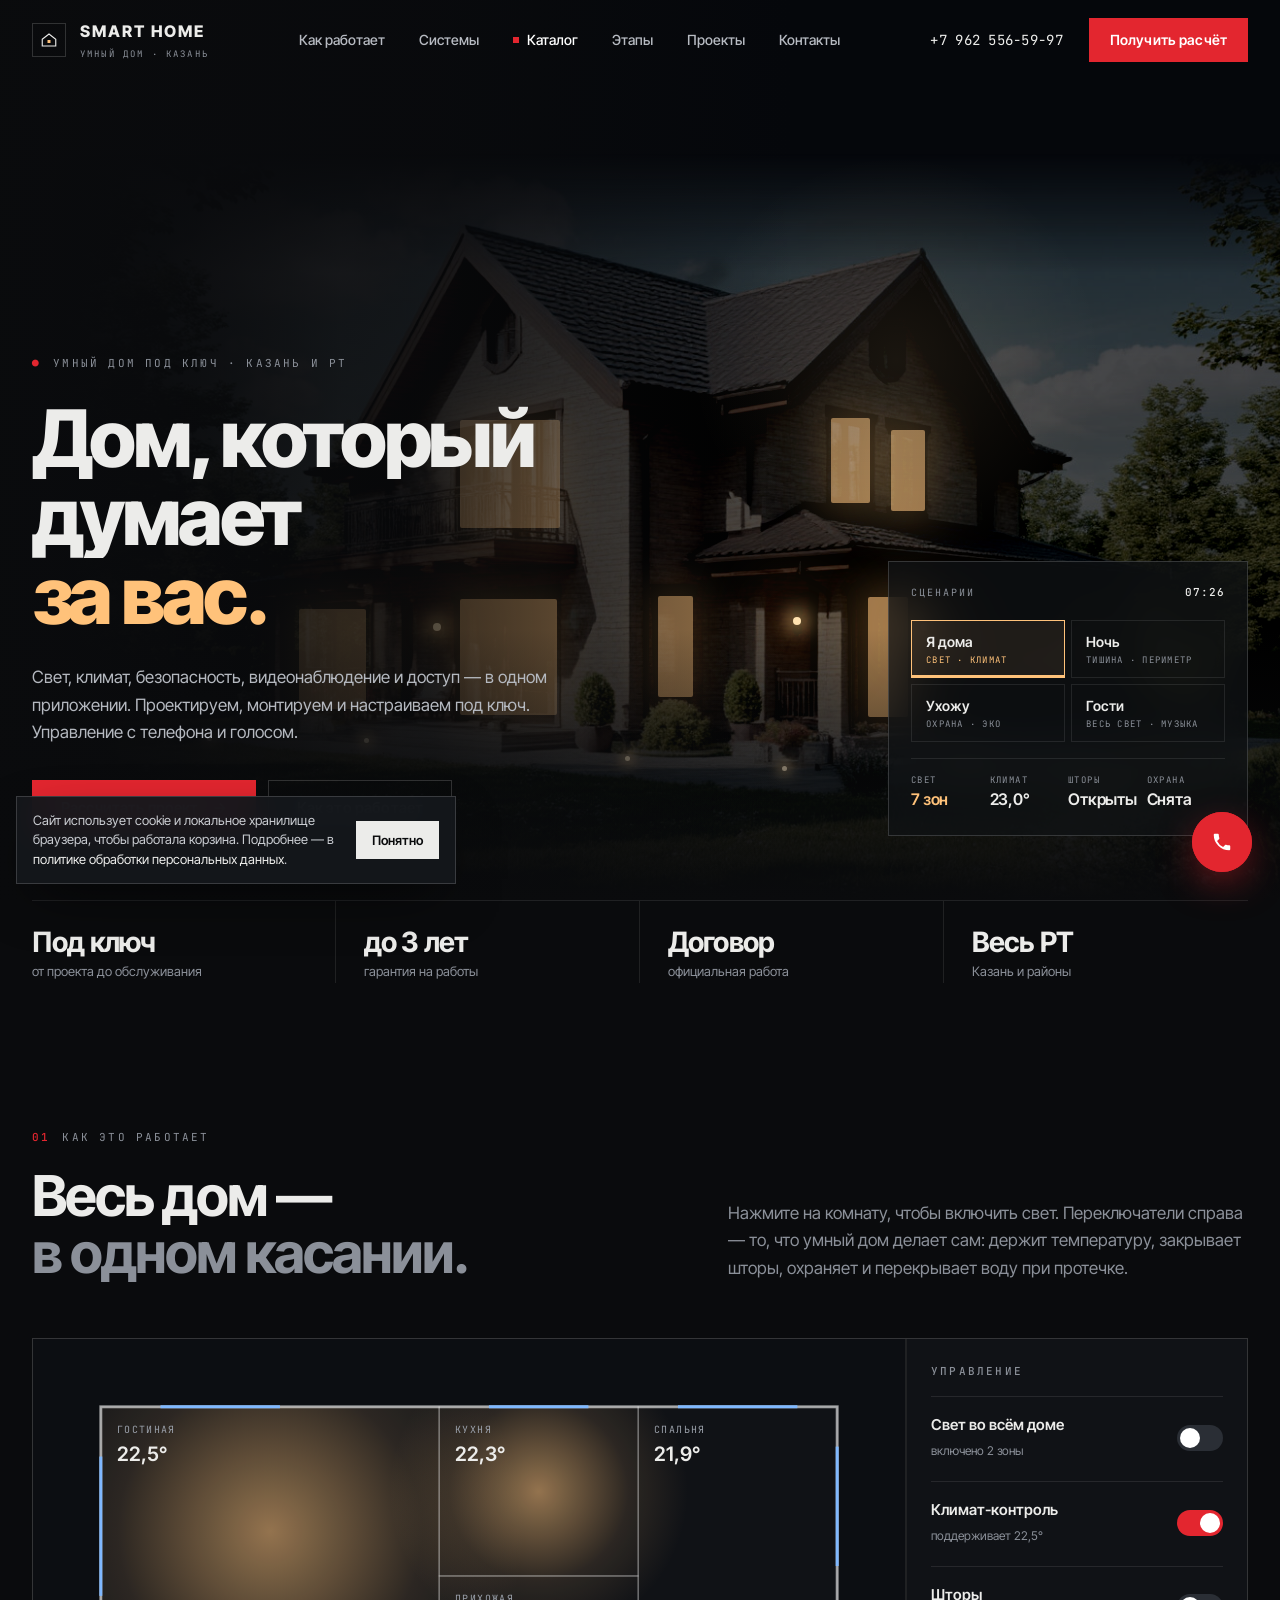
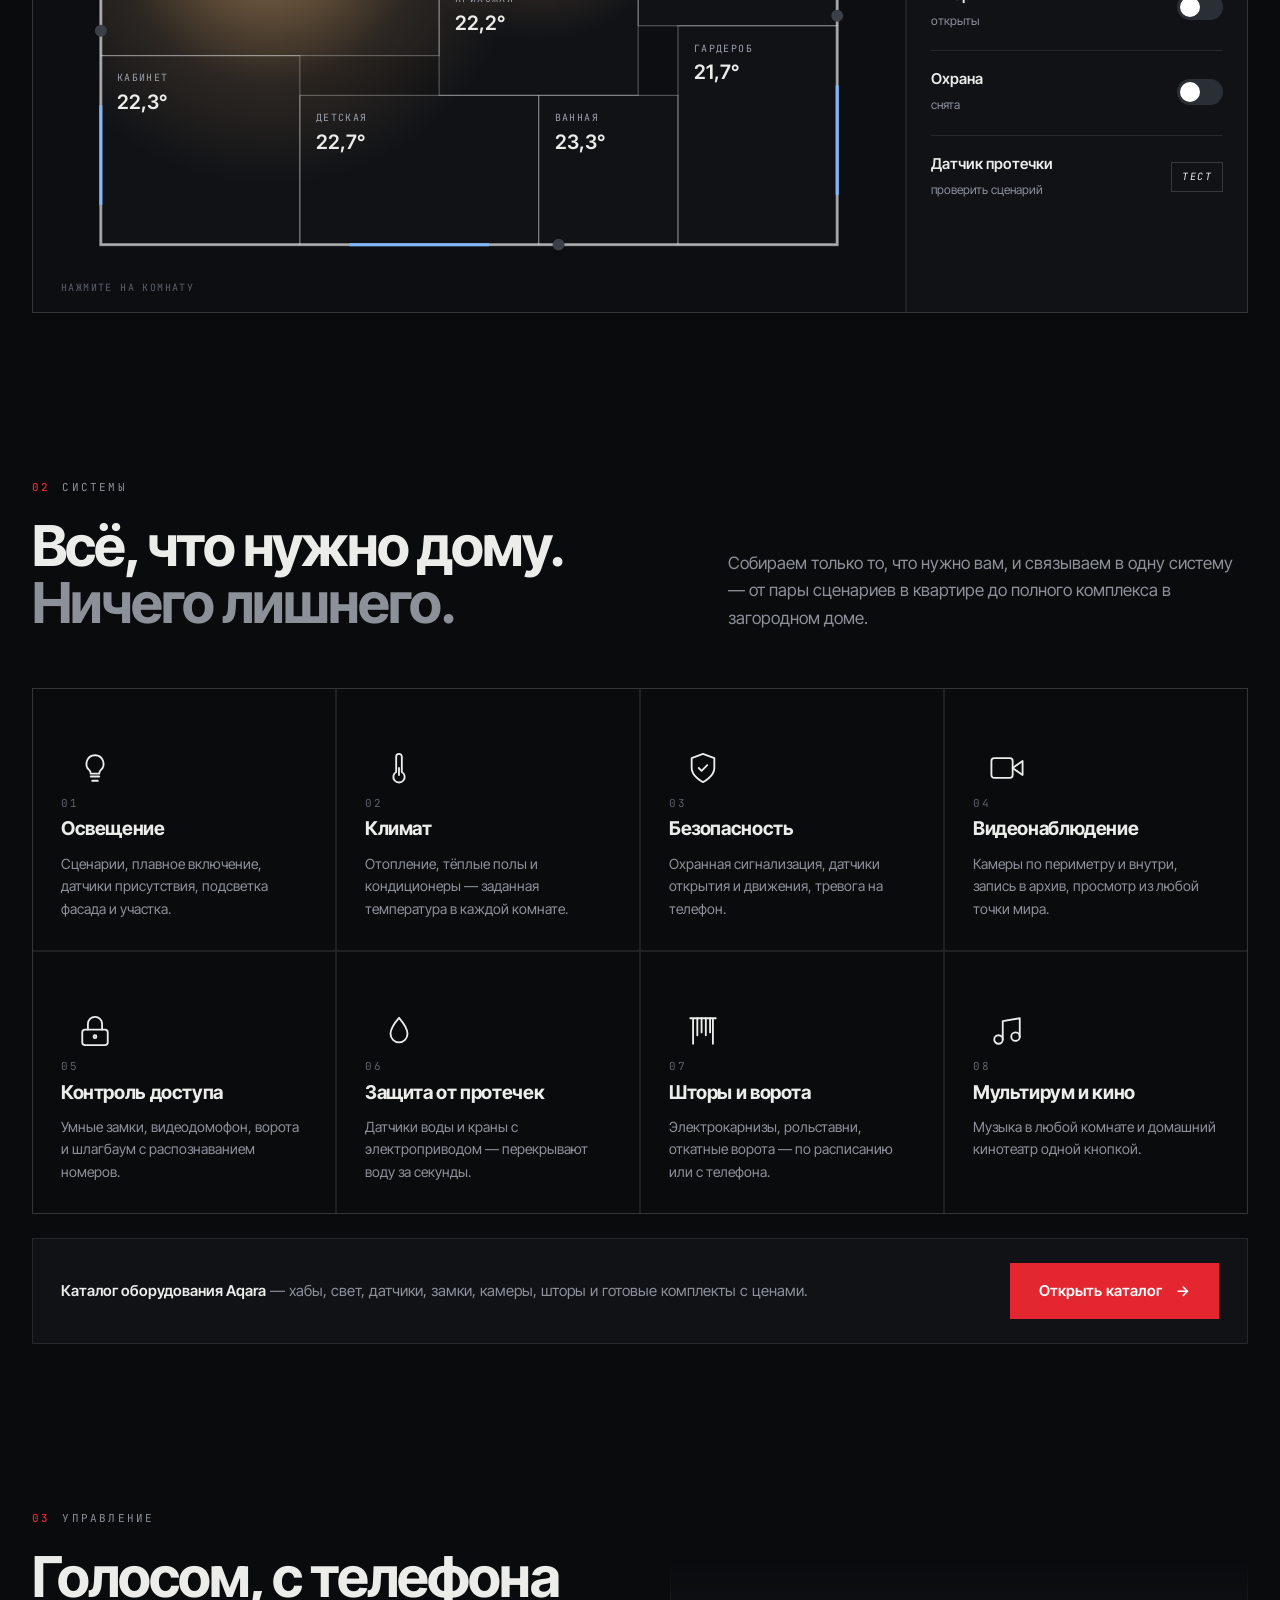
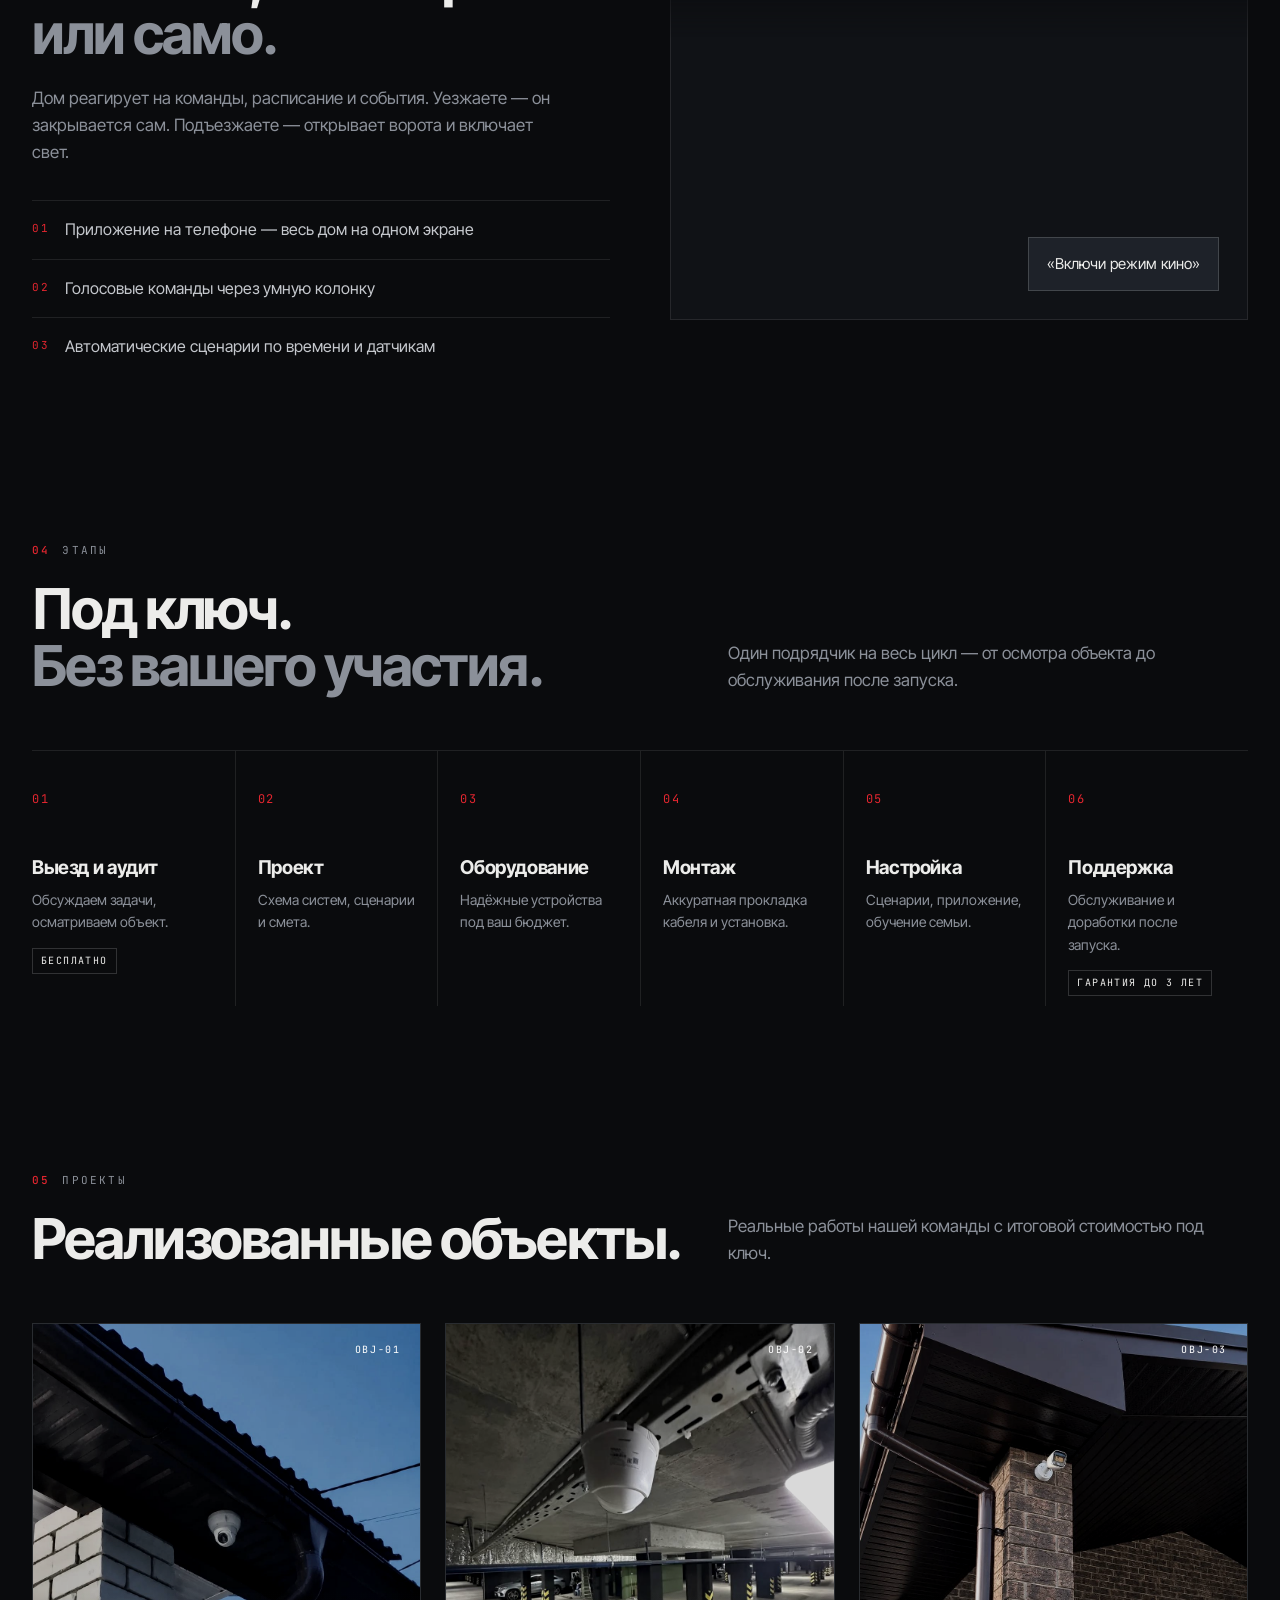
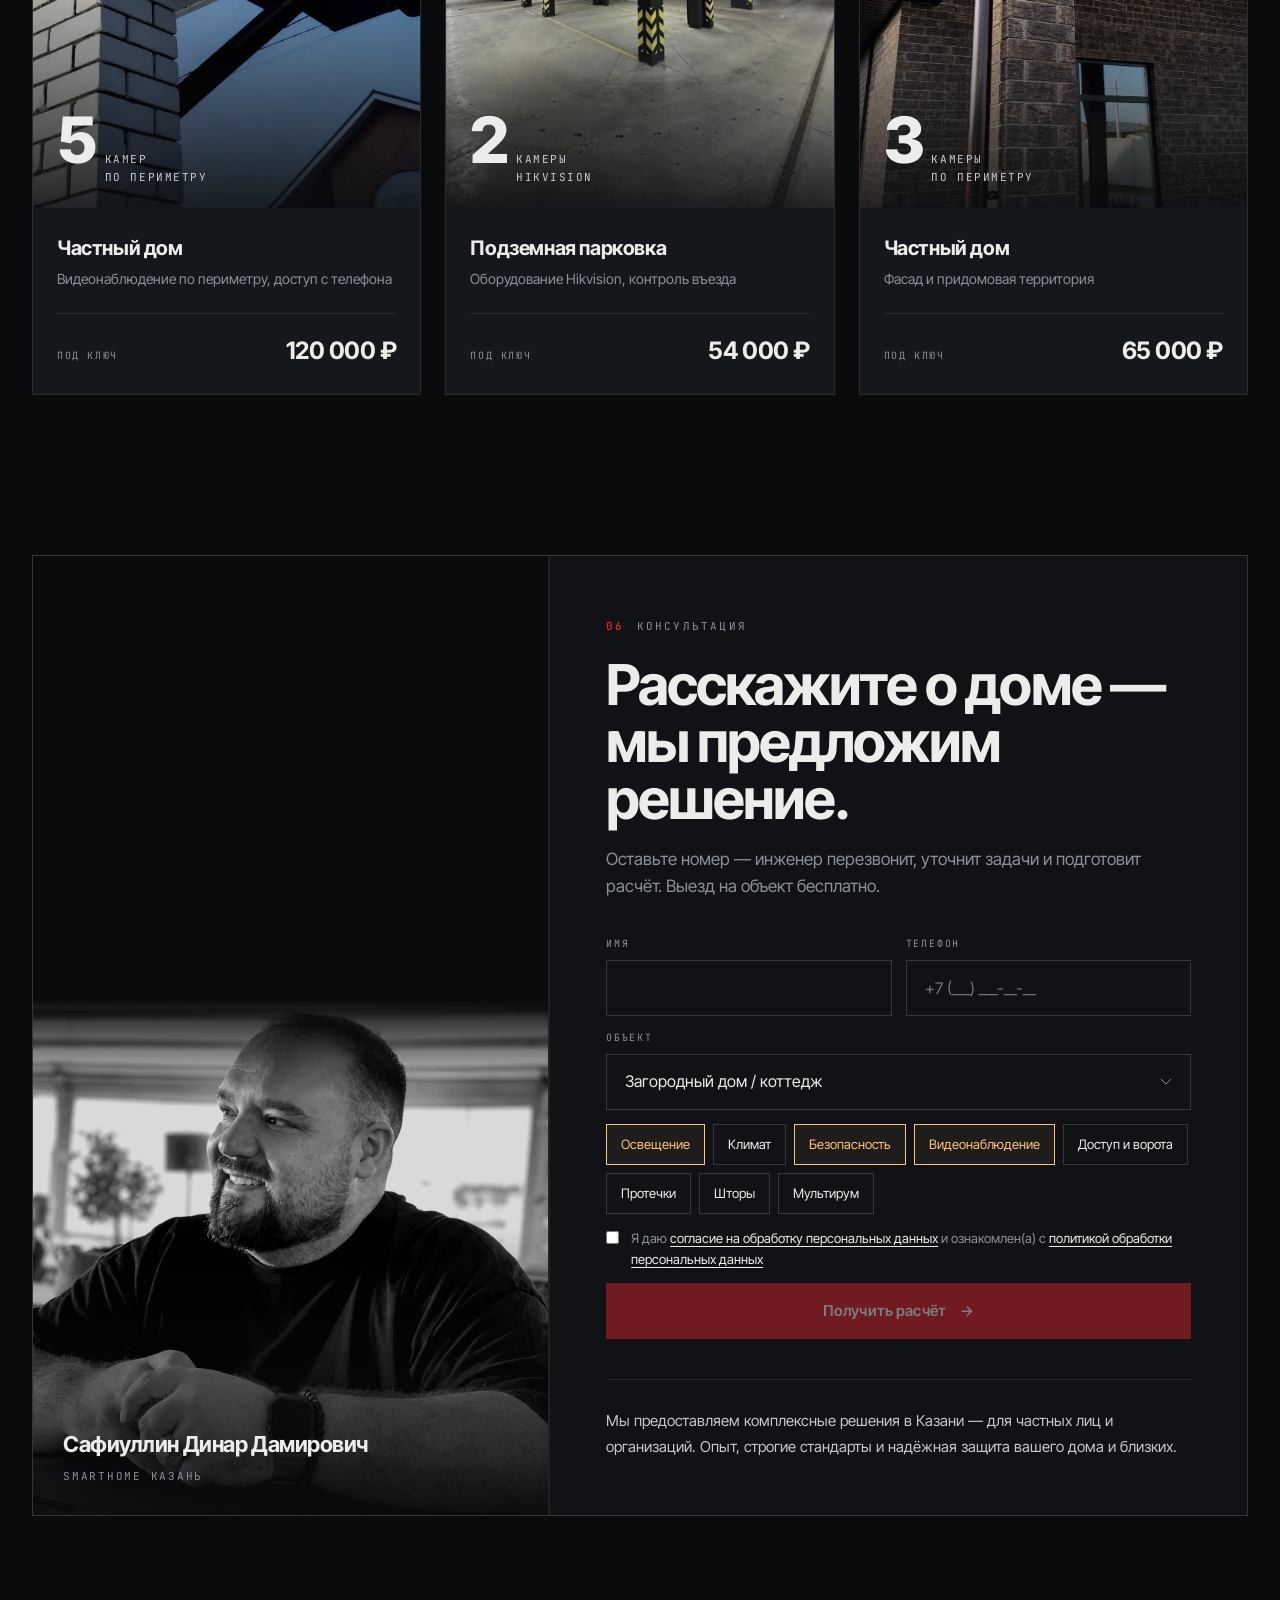
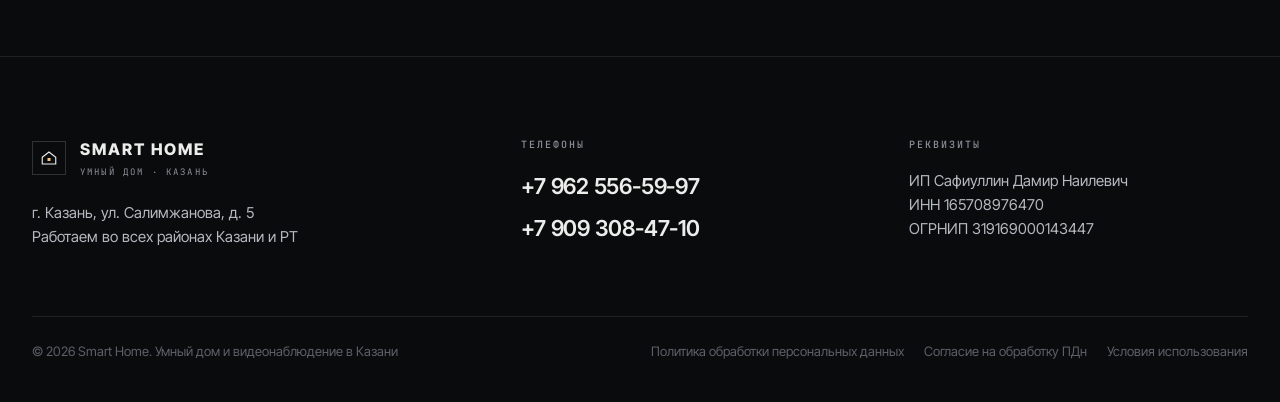
==== commit 39aaa5bf: "Переписка с умным домом больше не сдвигает страницу на телефоне Co-Authored-By: Claude Opus 5.5 <nor" ====
--- a/index.html
+++ b/index.html
@@ -173,7 +173,9 @@
 
 /* voice */
 .voice{display:grid;grid-template-columns:1fr 1fr;gap:60px;align-items:center}
-.chat{border:1px solid var(--line);background:var(--bg2);padding:28px;min-height:330px;display:flex;flex-direction:column;gap:14px;justify-content:flex-end;overflow:hidden}
+/* fixed height: new messages push old ones out at the top instead of growing the page */
+.chat{border:1px solid var(--line);background:var(--bg2);padding:28px;height:360px;display:flex;flex-direction:column;gap:14px;justify-content:flex-end;overflow:hidden;-webkit-mask-image:linear-gradient(180deg,transparent 0,#000 22%);mask-image:linear-gradient(180deg,transparent 0,#000 22%)}
+.chat > *{flex-shrink:0}
 .msg{max-width:85%;padding:14px 18px;font-size:15px;animation:evIn .45s cubic-bezier(.2,.8,.2,1)}
 .msg.me{align-self:flex-end;background:#1E2229;border:1px solid var(--line2)}
 .msg.home{align-self:flex-start;border-left:2px solid var(--warm);background:rgba(255,194,122,.05)}
@@ -303,6 +305,8 @@
   .step h3{margin-top:14px}
   .block{padding:96px 0}
   .plan{padding:12px}
+  .chat{height:340px;padding:18px}
+  .msg{font-size:14px;padding:12px 14px}
   .hint{display:none}
   .formbox{padding:24px}
   .ro b{font-size:14px}
@@ -775,7 +779,7 @@
   chat.appendChild(home);
   const txt = home.querySelector('span');
   for (const ch of a) { txt.textContent += ch; await wait(22); }
-  while (chat.children.length > 6) chat.firstChild.remove();
+  while (chat.children.length > 4) chat.firstChild.remove();
   await wait(2300);
   chatLoop();
 }
